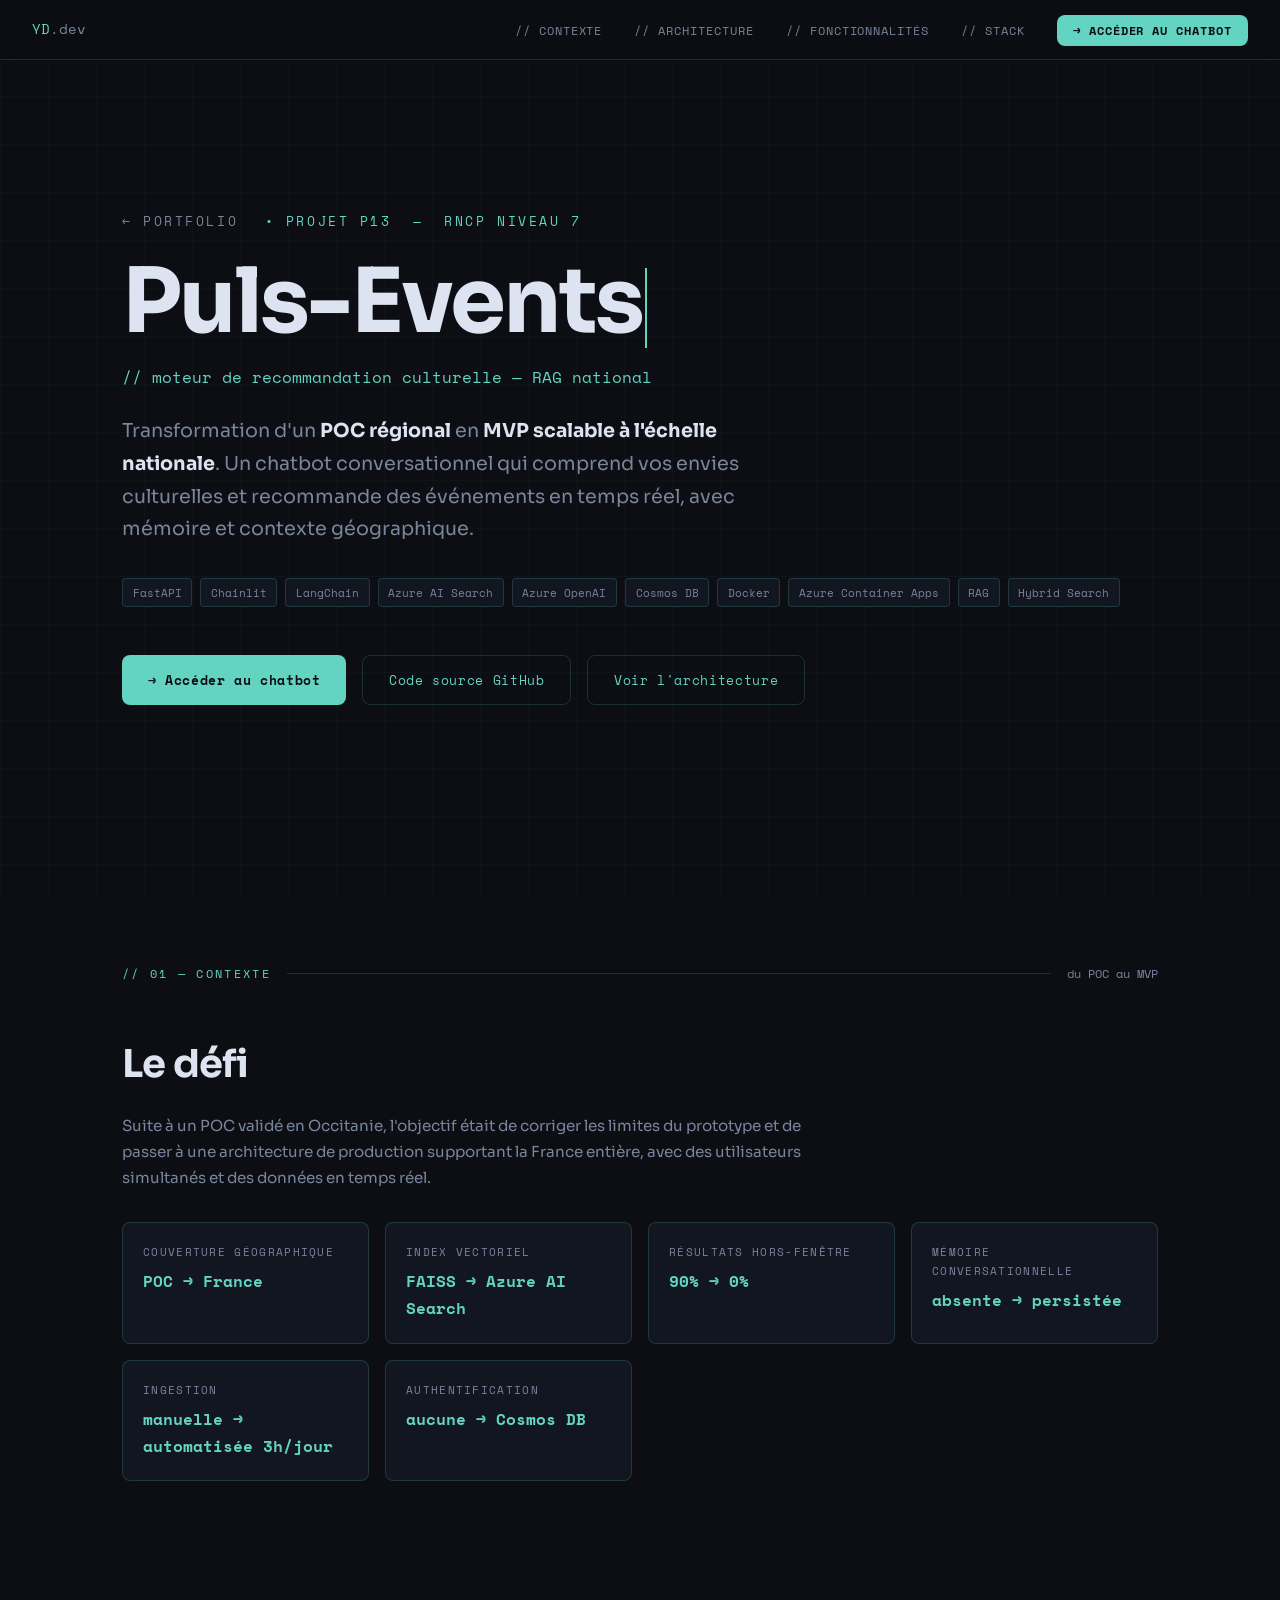
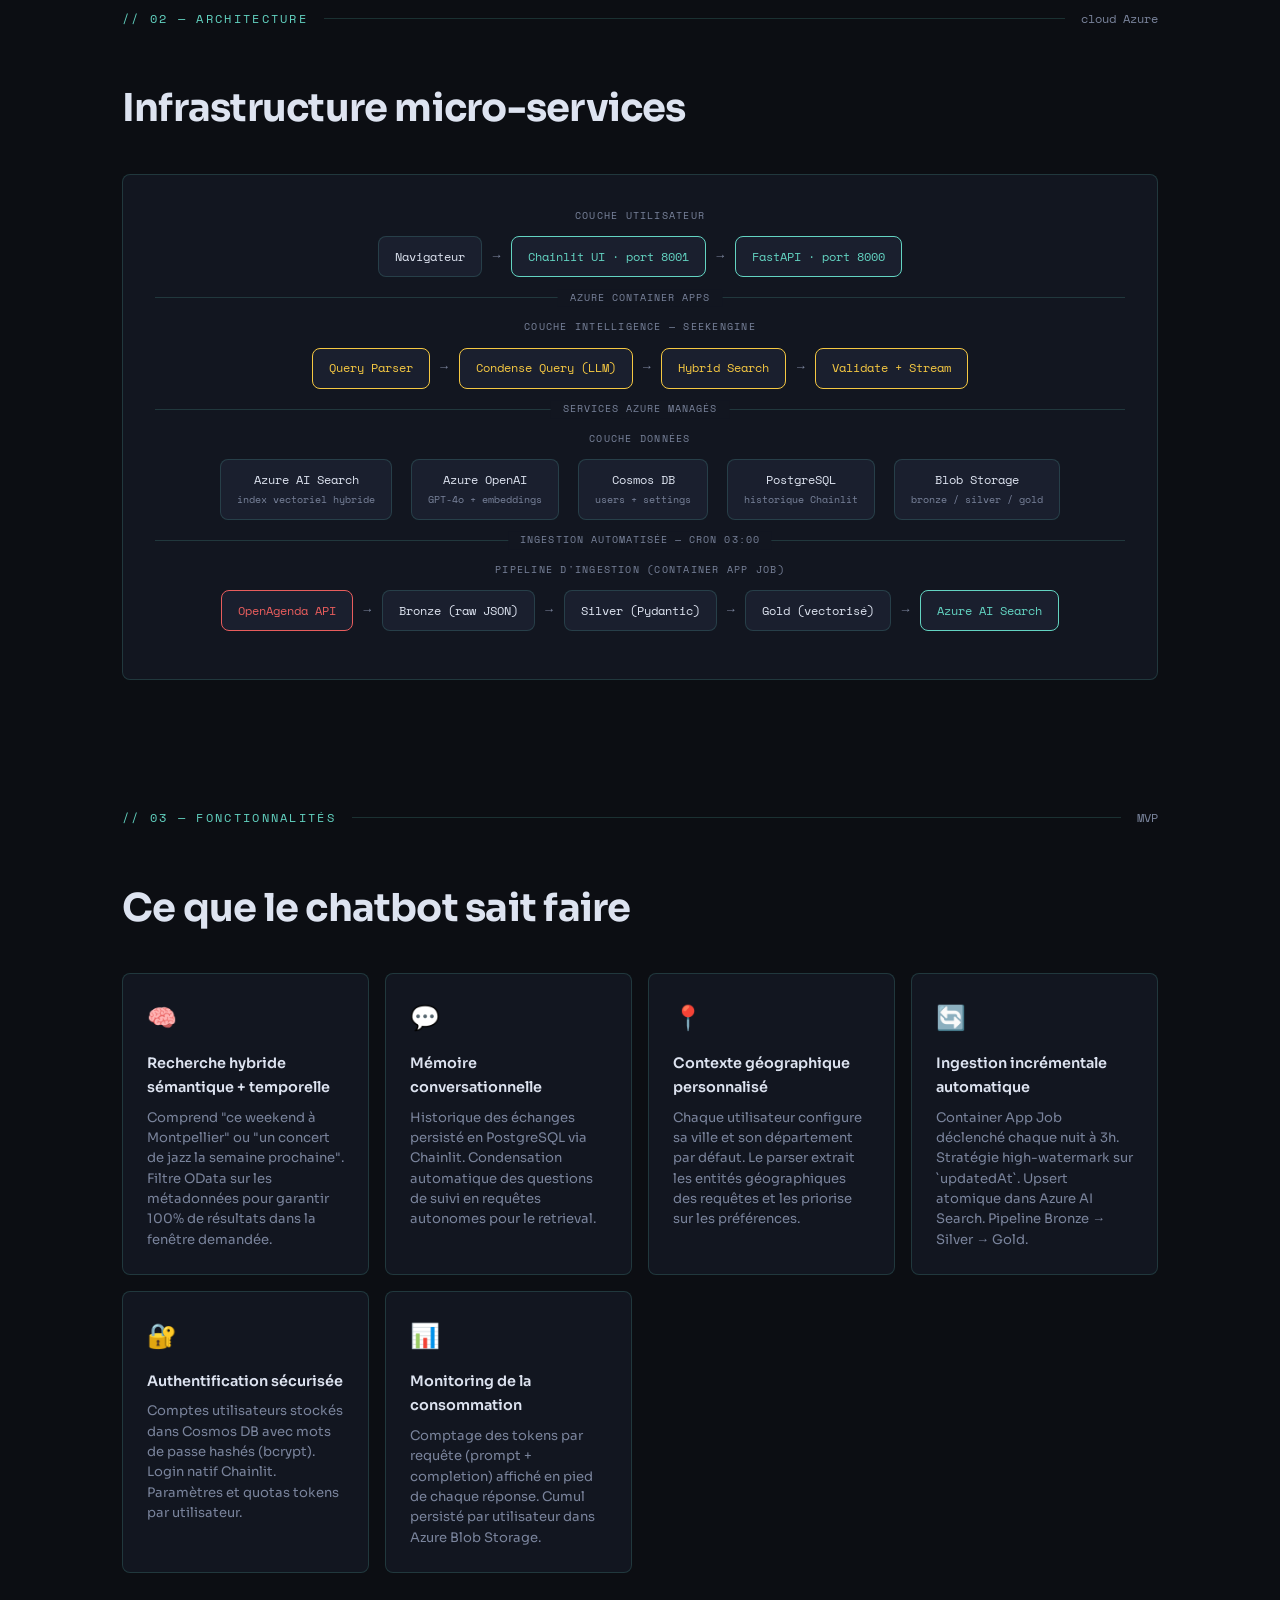
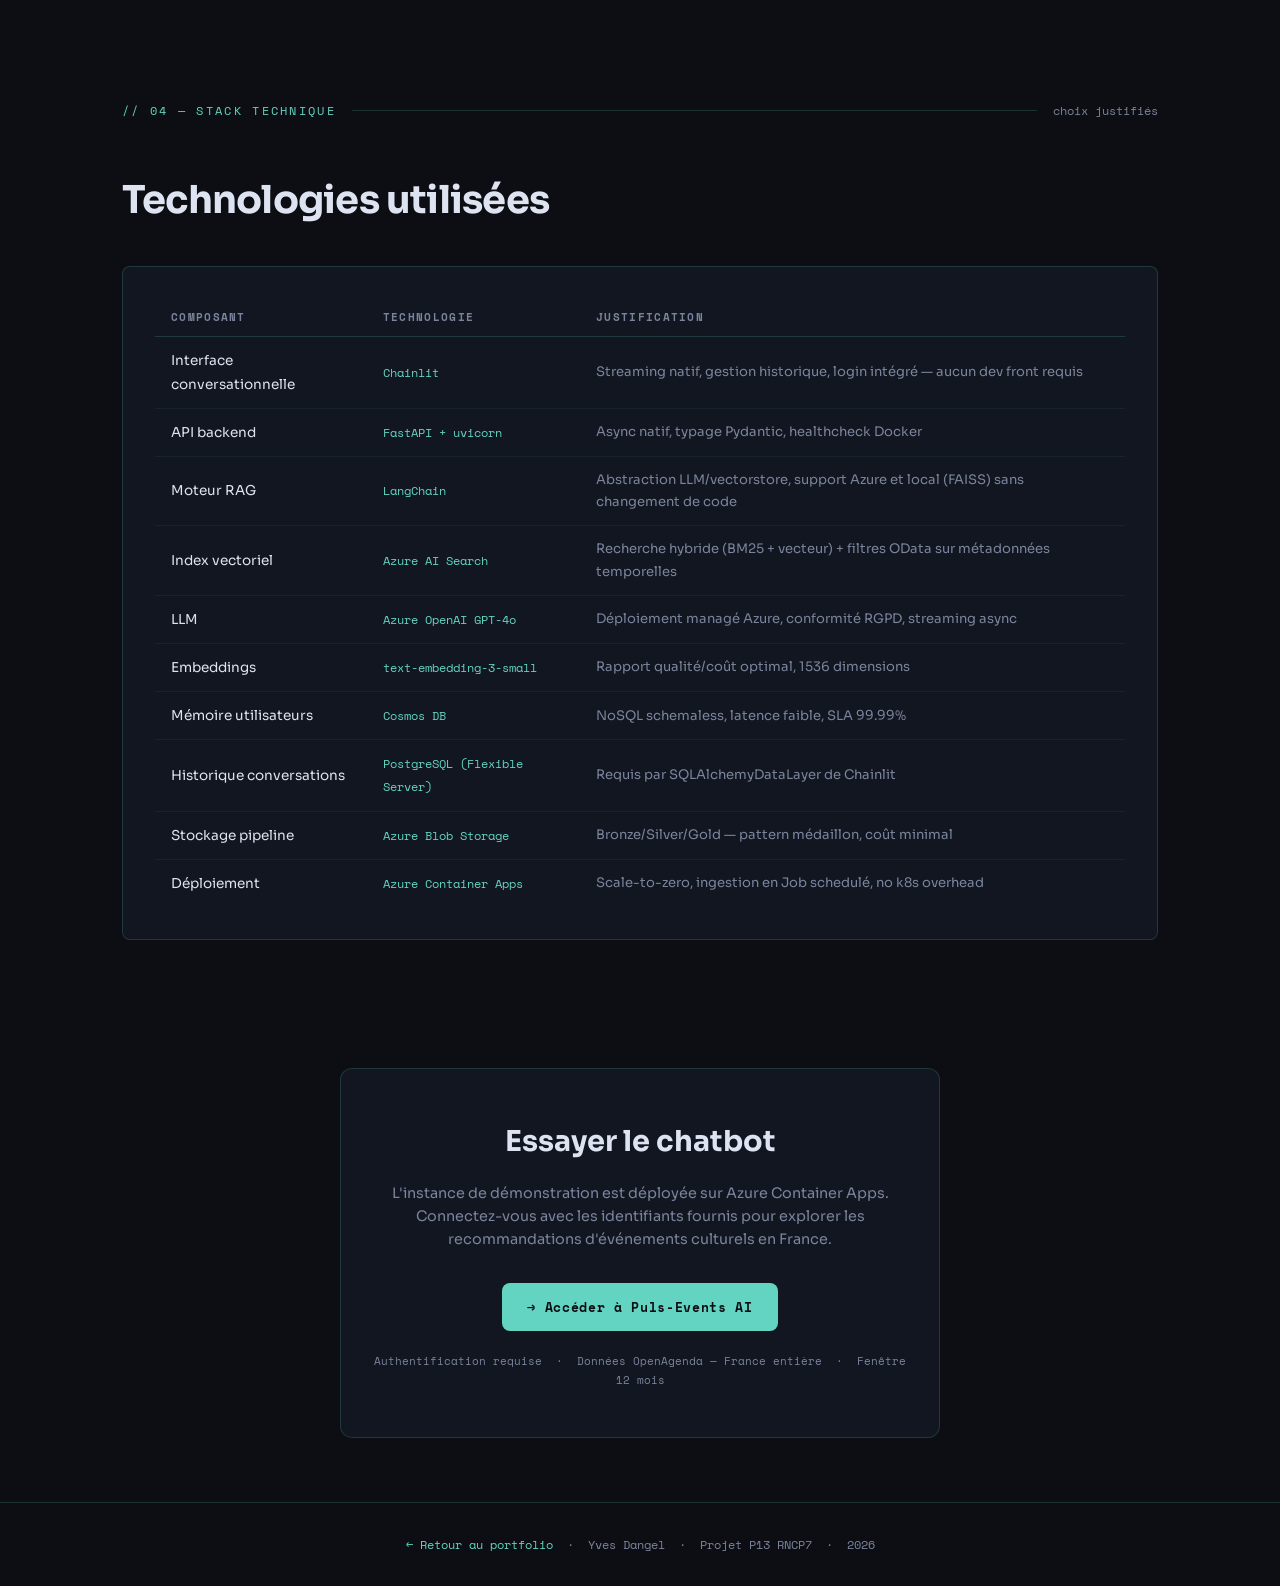
==== puls-events.html @ 910da5ae "Add html files" ====
<!DOCTYPE html>
<html lang="fr">
<head>
<meta charset="UTF-8">
<meta name="viewport" content="width=device-width, initial-scale=1.0">
<title>Puls-Events AI — Projet P13</title>
<link rel="preconnect" href="https://fonts.googleapis.com">
<link rel="preconnect" href="https://fonts.gstatic.com" crossorigin>
<link href="https://fonts.googleapis.com/css2?family=Space+Mono:ital,wght@0,400;0,700;1,400&family=Sora:wght@300;400;600;700&display=swap" rel="stylesheet">

<style>
  *, *::before, *::after { box-sizing: border-box; margin: 0; padding: 0; }

  :root {
    --bg:        #0c0e13;
    --bg2:       #121620;
    --bg3:       #1a1f2e;
    --border:    rgba(99,212,194,0.18);
    --accent:    #63d4c2;
    --accent2:   #e85d5d;
    --accent3:   #f5c842;
    --text:      #dde3f0;
    --muted:     #7a849c;
    --mono:      'Space Mono', monospace;
    --sans:      'Sora', sans-serif;
    --radius:    8px;
    --gap:       clamp(2rem, 5vw, 5rem);
  }

  html { scroll-behavior: smooth; }

  body {
    background: var(--bg);
    color: var(--text);
    font-family: var(--sans);
    font-size: 16px;
    line-height: 1.7;
    overflow-x: hidden;
  }

  body::before {
    content: '';
    position: fixed;
    inset: 0;
    background-image:
      linear-gradient(rgba(99,212,194,0.03) 1px, transparent 1px),
      linear-gradient(90deg, rgba(99,212,194,0.03) 1px, transparent 1px);
    background-size: 48px 48px;
    pointer-events: none;
    z-index: 0;
  }

  /* ── Nav ── */
  nav {
    position: fixed;
    top: 0; left: 0; right: 0;
    z-index: 100;
    display: flex;
    align-items: center;
    justify-content: space-between;
    padding: 1rem 2rem;
    background: rgba(12,14,19,0.85);
    backdrop-filter: blur(12px);
    border-bottom: 1px solid var(--border);
  }

  .nav-logo {
    font-family: var(--mono);
    font-size: 0.85rem;
    color: var(--accent);
    text-decoration: none;
  }
  .nav-logo span { color: var(--muted); }

  .nav-links {
    display: flex;
    gap: 2rem;
    list-style: none;
    align-items: center;
  }
  .nav-links a {
    font-family: var(--mono);
    font-size: 0.75rem;
    color: var(--muted);
    text-decoration: none;
    letter-spacing: 0.08em;
    text-transform: uppercase;
    transition: color 0.2s;
  }
  .nav-links a:hover { color: var(--accent); }

  .nav-cta {
    background: var(--accent) !important;
    color: #0c0e13 !important;
    padding: 0.45rem 1rem;
    border-radius: var(--radius);
    font-weight: 700 !important;
    transition: background 0.2s, transform 0.2s !important;
  }
  .nav-cta:hover { background: #8ee8db !important; transform: translateY(-1px); }

  /* ── Sections ── */
  section {
    position: relative;
    z-index: 1;
    max-width: 1100px;
    margin: 0 auto;
    padding: var(--gap) 2rem;
  }

  /* ── Hero ── */
  #hero {
    min-height: 100vh;
    display: flex;
    flex-direction: column;
    justify-content: center;
    padding-top: 80px;
  }

  .hero-eyebrow {
    font-family: var(--mono);
    font-size: 0.8rem;
    color: var(--accent);
    letter-spacing: 0.2em;
    text-transform: uppercase;
    margin-bottom: 1.5rem;
    opacity: 0;
    animation: fade-up 0.6s 0.2s ease both;
  }

  .hero-eyebrow .back-link {
    color: var(--muted);
    text-decoration: none;
    transition: color 0.2s;
    margin-right: 1rem;
  }
  .hero-eyebrow .back-link:hover { color: var(--accent); }

  h1 {
    font-size: clamp(2.5rem, 7vw, 6rem);
    font-weight: 700;
    line-height: 1.0;
    letter-spacing: -0.03em;
    opacity: 0;
    animation: fade-up 0.7s 0.4s ease both;
  }

  .hero-sub {
    margin-top: 1rem;
    font-family: var(--mono);
    font-size: 1rem;
    color: var(--accent);
    opacity: 0;
    animation: fade-up 0.7s 0.5s ease both;
  }

  .hero-tagline {
    margin-top: 1.5rem;
    font-size: clamp(1rem, 2vw, 1.2rem);
    color: var(--muted);
    max-width: 680px;
    opacity: 0;
    animation: fade-up 0.7s 0.6s ease both;
  }
  .hero-tagline strong { color: var(--text); }

  .hero-badges {
    margin-top: 2rem;
    display: flex;
    flex-wrap: wrap;
    gap: 0.5rem;
    opacity: 0;
    animation: fade-up 0.7s 0.7s ease both;
  }

  .badge {
    font-family: var(--mono);
    font-size: 0.7rem;
    padding: 0.25rem 0.6rem;
    border-radius: 4px;
    border: 1px solid var(--border);
    color: var(--muted);
    background: var(--bg2);
  }

  .hero-cta {
    margin-top: 3rem;
    display: flex;
    gap: 1rem;
    flex-wrap: wrap;
    opacity: 0;
    animation: fade-up 0.7s 0.9s ease both;
  }

  .btn {
    display: inline-flex;
    align-items: center;
    gap: 0.5rem;
    padding: 0.8rem 1.6rem;
    border-radius: var(--radius);
    font-family: var(--mono);
    font-size: 0.82rem;
    letter-spacing: 0.05em;
    text-decoration: none;
    transition: all 0.2s;
    cursor: pointer;
    border: none;
  }
  .btn-primary {
    background: var(--accent);
    color: #0c0e13;
    font-weight: 700;
  }
  .btn-primary:hover { background: #8ee8db; transform: translateY(-2px); }
  .btn-outline {
    background: transparent;
    color: var(--accent);
    border: 1px solid var(--border);
  }
  .btn-outline:hover { border-color: var(--accent); background: rgba(99,212,194,0.07); transform: translateY(-2px); }

  /* ── Section headers ── */
  .section-header {
    display: flex;
    align-items: center;
    gap: 1rem;
    margin-bottom: 3rem;
  }
  .section-tag {
    font-family: var(--mono);
    font-size: 0.72rem;
    color: var(--accent);
    letter-spacing: 0.2em;
    text-transform: uppercase;
    white-space: nowrap;
  }
  .section-line { flex: 1; height: 1px; background: var(--border); }
  .section-num { font-family: var(--mono); font-size: 0.72rem; color: var(--muted); }

  h2 {
    font-size: clamp(1.6rem, 3vw, 2.5rem);
    font-weight: 700;
    letter-spacing: -0.02em;
  }

  /* ── Context cards ── */
  .context-grid {
    display: grid;
    grid-template-columns: repeat(auto-fit, minmax(200px, 1fr));
    gap: 1rem;
    margin-top: 2rem;
  }

  .ctx-card {
    background: var(--bg2);
    border: 1px solid var(--border);
    border-radius: var(--radius);
    padding: 1.25rem;
  }
  .ctx-label {
    font-family: var(--mono);
    font-size: 0.68rem;
    color: var(--muted);
    letter-spacing: 0.12em;
    text-transform: uppercase;
    margin-bottom: 0.4rem;
  }
  .ctx-value {
    font-size: 1rem;
    font-weight: 600;
    color: var(--text);
  }
  .ctx-value.accent { color: var(--accent); font-family: var(--mono); }

  /* ── Architecture diagram ── */
  .arch-container {
    background: var(--bg2);
    border: 1px solid var(--border);
    border-radius: var(--radius);
    padding: 2rem;
    overflow-x: auto;
  }

  .arch-row {
    display: flex;
    align-items: center;
    justify-content: center;
    gap: 0.5rem;
    flex-wrap: wrap;
    margin-bottom: 1rem;
  }

  .arch-label {
    font-family: var(--mono);
    font-size: 0.65rem;
    color: var(--muted);
    letter-spacing: 0.12em;
    text-transform: uppercase;
    text-align: center;
    margin-bottom: 0.75rem;
  }

  .arch-box {
    background: var(--bg3);
    border: 1px solid var(--border);
    border-radius: var(--radius);
    padding: 0.6rem 1rem;
    font-family: var(--mono);
    font-size: 0.72rem;
    color: var(--text);
    text-align: center;
    white-space: nowrap;
  }
  .arch-box.accent { border-color: var(--accent); color: var(--accent); }
  .arch-box.warn   { border-color: var(--accent3); color: var(--accent3); }
  .arch-box.danger { border-color: var(--accent2); color: var(--accent2); }

  .arch-arrow {
    font-size: 0.8rem;
    color: var(--muted);
  }

  .arch-divider {
    height: 1px;
    background: var(--border);
    margin: 1.25rem 0;
    position: relative;
  }
  .arch-divider::after {
    content: attr(data-label);
    position: absolute;
    left: 50%;
    top: 50%;
    transform: translate(-50%, -50%);
    background: var(--bg2);
    padding: 0 0.75rem;
    font-family: var(--mono);
    font-size: 0.65rem;
    color: var(--muted);
    letter-spacing: 0.1em;
    text-transform: uppercase;
  }

  /* ── Feature cards ── */
  .features-grid {
    display: grid;
    grid-template-columns: repeat(auto-fit, minmax(240px, 1fr));
    gap: 1rem;
  }

  .feat-card {
    background: var(--bg2);
    border: 1px solid var(--border);
    border-radius: var(--radius);
    padding: 1.5rem;
    transition: border-color 0.2s, transform 0.2s;
  }
  .feat-card:hover { border-color: var(--accent); transform: translateY(-3px); }

  .feat-icon { font-size: 1.5rem; margin-bottom: 0.75rem; }
  .feat-title {
    font-size: 0.9rem;
    font-weight: 600;
    margin-bottom: 0.5rem;
    color: var(--text);
  }
  .feat-desc { font-size: 0.82rem; color: var(--muted); line-height: 1.55; }

  /* ── Stack table ── */
  .stack-table {
    width: 100%;
    border-collapse: collapse;
    font-size: 0.85rem;
  }
  .stack-table th {
    font-family: var(--mono);
    font-size: 0.68rem;
    color: var(--muted);
    letter-spacing: 0.12em;
    text-transform: uppercase;
    text-align: left;
    padding: 0.6rem 1rem;
    border-bottom: 1px solid var(--border);
  }
  .stack-table td {
    padding: 0.75rem 1rem;
    border-bottom: 1px solid rgba(99,212,194,0.06);
    color: var(--text);
    vertical-align: middle;
  }
  .stack-table tr:last-child td { border-bottom: none; }
  .stack-table tr:hover td { background: rgba(99,212,194,0.03); }

  .stack-component {
    font-family: var(--mono);
    font-size: 0.78rem;
    color: var(--accent);
  }

  /* ── CTA section ── */
  #demo {
    text-align: center;
  }
  .demo-box {
    background: var(--bg2);
    border: 1px solid var(--border);
    border-radius: 12px;
    padding: 3rem 2rem;
    max-width: 600px;
    margin: 0 auto;
  }
  .demo-title {
    font-size: 1.8rem;
    font-weight: 700;
    margin-bottom: 1rem;
  }
  .demo-desc {
    color: var(--muted);
    font-size: 0.9rem;
    margin-bottom: 2rem;
    line-height: 1.6;
  }
  .demo-note {
    margin-top: 1.25rem;
    font-family: var(--mono);
    font-size: 0.7rem;
    color: var(--muted);
  }

  /* ── Footer ── */
  footer {
    position: relative;
    z-index: 1;
    text-align: center;
    padding: 2rem;
    font-family: var(--mono);
    font-size: 0.72rem;
    color: var(--muted);
    border-top: 1px solid var(--border);
  }

  /* ── Animations ── */
  @keyframes fade-up {
    from { opacity: 0; transform: translateY(20px); }
    to   { opacity: 1; transform: translateY(0); }
  }

  .reveal {
    opacity: 0;
    transform: translateY(24px);
    transition: opacity 0.6s ease, transform 0.6s ease;
  }
  .reveal.visible { opacity: 1; transform: translateY(0); }

  .blink {
    display: inline-block;
    width: 2px;
    height: 0.9em;
    background: var(--accent);
    vertical-align: middle;
    margin-left: 3px;
    animation: blink-anim 1s step-end infinite;
  }
  @keyframes blink-anim { 0%, 100% { opacity: 1; } 50% { opacity: 0; } }

  @media (max-width: 600px) {
    .nav-links { display: none; }
  }
</style>
</head>
<body>

<!-- NAV -->
<nav>
  <a href="index.html" class="nav-logo">YD<span>.dev</span></a>
  <ul class="nav-links">
    <li><a href="#contexte">// contexte</a></li>
    <li><a href="#architecture">// architecture</a></li>
    <li><a href="#features">// fonctionnalités</a></li>
    <li><a href="#stack">// stack</a></li>
    <li><a href="https://YOUR-CHAINLIT-URL.azurecontainerapps.io" target="_blank" class="nav-cta">→ Accéder au chatbot</a></li>
  </ul>
</nav>

<!-- HERO -->
<section id="hero">
  <p class="hero-eyebrow">
    <a href="index.html" class="back-link">← portfolio</a>
    &#x2022; projet P13 &nbsp;—&nbsp; RNCP Niveau 7
  </p>
  <h1>Puls-Events<span class="blink"></span></h1>
  <p class="hero-sub">// moteur de recommandation culturelle — RAG national</p>
  <p class="hero-tagline">
    Transformation d'un <strong>POC régional</strong> en <strong>MVP scalable à l'échelle nationale</strong>. Un chatbot conversationnel qui comprend vos envies culturelles et recommande des événements en temps réel, avec mémoire et contexte géographique.
  </p>
  <div class="hero-badges">
    <span class="badge">FastAPI</span>
    <span class="badge">Chainlit</span>
    <span class="badge">LangChain</span>
    <span class="badge">Azure AI Search</span>
    <span class="badge">Azure OpenAI</span>
    <span class="badge">Cosmos DB</span>
    <span class="badge">Docker</span>
    <span class="badge">Azure Container Apps</span>
    <span class="badge">RAG</span>
    <span class="badge">Hybrid Search</span>
  </div>
  <div class="hero-cta">
    <a class="btn btn-primary" href="https://YOUR-CHAINLIT-URL.azurecontainerapps.io" target="_blank">→ Accéder au chatbot</a>
    <a class="btn btn-outline" href="https://github.com/day811/OCDE-P13" target="_blank">Code source GitHub</a>
    <a class="btn btn-outline" href="#architecture">Voir l'architecture</a>
  </div>
</section>


<!-- CONTEXTE -->
<section id="contexte">
  <div class="section-header reveal">
    <span class="section-tag">// 01 — contexte</span>
    <div class="section-line"></div>
    <span class="section-num">du POC au MVP</span>
  </div>
  <h2 class="reveal" style="margin-bottom:1rem;">Le défi</h2>
  <p class="reveal" style="color:var(--muted);max-width:700px;font-size:0.95rem;">
    Suite à un POC validé en Occitanie, l'objectif était de corriger les limites du prototype et de passer à une architecture de production supportant la France entière, avec des utilisateurs simultanés et des données en temps réel.
  </p>

  <div class="context-grid reveal">
    <div class="ctx-card">
      <div class="ctx-label">Couverture géographique</div>
      <div class="ctx-value accent">POC → France</div>
    </div>
    <div class="ctx-card">
      <div class="ctx-label">Index vectoriel</div>
      <div class="ctx-value accent">FAISS → Azure AI Search</div>
    </div>
    <div class="ctx-card">
      <div class="ctx-label">Résultats hors-fenêtre</div>
      <div class="ctx-value accent">90% → 0%</div>
    </div>
    <div class="ctx-card">
      <div class="ctx-label">Mémoire conversationnelle</div>
      <div class="ctx-value accent">absente → persistée</div>
    </div>
    <div class="ctx-card">
      <div class="ctx-label">Ingestion</div>
      <div class="ctx-value accent">manuelle → automatisée 3h/jour</div>
    </div>
    <div class="ctx-card">
      <div class="ctx-label">Authentification</div>
      <div class="ctx-value accent">aucune → Cosmos DB</div>
    </div>
  </div>
</section>


<!-- ARCHITECTURE -->
<section id="architecture">
  <div class="section-header reveal">
    <span class="section-tag">// 02 — architecture</span>
    <div class="section-line"></div>
    <span class="section-num">cloud Azure</span>
  </div>
  <h2 class="reveal" style="margin-bottom:2rem;">Infrastructure micro-services</h2>

  <div class="arch-container reveal">

    <div class="arch-label">couche utilisateur</div>
    <div class="arch-row">
      <div class="arch-box">Navigateur</div>
      <div class="arch-arrow">→</div>
      <div class="arch-box accent">Chainlit UI · port 8001</div>
      <div class="arch-arrow">→</div>
      <div class="arch-box accent">FastAPI · port 8000</div>
    </div>

    <div class="arch-divider" data-label="Azure Container Apps"></div>

    <div class="arch-label">couche intelligence — SeekEngine</div>
    <div class="arch-row">
      <div class="arch-box warn">Query Parser</div>
      <div class="arch-arrow">→</div>
      <div class="arch-box warn">Condense Query (LLM)</div>
      <div class="arch-arrow">→</div>
      <div class="arch-box warn">Hybrid Search</div>
      <div class="arch-arrow">→</div>
      <div class="arch-box warn">Validate + Stream</div>
    </div>

    <div class="arch-divider" data-label="services Azure managés"></div>

    <div class="arch-label">couche données</div>
    <div class="arch-row">
      <div class="arch-box">Azure AI Search<br><small style="color:var(--muted);font-size:0.6rem;">index vectoriel hybride</small></div>
      <div class="arch-arrow">&nbsp;</div>
      <div class="arch-box">Azure OpenAI<br><small style="color:var(--muted);font-size:0.6rem;">GPT-4o + embeddings</small></div>
      <div class="arch-arrow">&nbsp;</div>
      <div class="arch-box">Cosmos DB<br><small style="color:var(--muted);font-size:0.6rem;">users + settings</small></div>
      <div class="arch-arrow">&nbsp;</div>
      <div class="arch-box">PostgreSQL<br><small style="color:var(--muted);font-size:0.6rem;">historique Chainlit</small></div>
      <div class="arch-arrow">&nbsp;</div>
      <div class="arch-box">Blob Storage<br><small style="color:var(--muted);font-size:0.6rem;">bronze / silver / gold</small></div>
    </div>

    <div class="arch-divider" data-label="ingestion automatisée — cron 03:00"></div>

    <div class="arch-label">pipeline d'ingestion (Container App Job)</div>
    <div class="arch-row">
      <div class="arch-box danger">OpenAgenda API</div>
      <div class="arch-arrow">→</div>
      <div class="arch-box">Bronze (raw JSON)</div>
      <div class="arch-arrow">→</div>
      <div class="arch-box">Silver (Pydantic)</div>
      <div class="arch-arrow">→</div>
      <div class="arch-box">Gold (vectorisé)</div>
      <div class="arch-arrow">→</div>
      <div class="arch-box accent">Azure AI Search</div>
    </div>

  </div>
</section>


<!-- FEATURES -->
<section id="features">
  <div class="section-header reveal">
    <span class="section-tag">// 03 — fonctionnalités</span>
    <div class="section-line"></div>
    <span class="section-num">MVP</span>
  </div>
  <h2 class="reveal" style="margin-bottom:2rem;">Ce que le chatbot sait faire</h2>

  <div class="features-grid">

    <div class="feat-card reveal">
      <div class="feat-icon">🧠</div>
      <div class="feat-title">Recherche hybride sémantique + temporelle</div>
      <div class="feat-desc">Comprend "ce weekend à Montpellier" ou "un concert de jazz la semaine prochaine". Filtre OData sur les métadonnées pour garantir 100% de résultats dans la fenêtre demandée.</div>
    </div>

    <div class="feat-card reveal">
      <div class="feat-icon">💬</div>
      <div class="feat-title">Mémoire conversationnelle</div>
      <div class="feat-desc">Historique des échanges persisté en PostgreSQL via Chainlit. Condensation automatique des questions de suivi en requêtes autonomes pour le retrieval.</div>
    </div>

    <div class="feat-card reveal">
      <div class="feat-icon">📍</div>
      <div class="feat-title">Contexte géographique personnalisé</div>
      <div class="feat-desc">Chaque utilisateur configure sa ville et son département par défaut. Le parser extrait les entités géographiques des requêtes et les priorise sur les préférences.</div>
    </div>

    <div class="feat-card reveal">
      <div class="feat-icon">🔄</div>
      <div class="feat-title">Ingestion incrémentale automatique</div>
      <div class="feat-desc">Container App Job déclenché chaque nuit à 3h. Stratégie high-watermark sur `updatedAt`. Upsert atomique dans Azure AI Search. Pipeline Bronze → Silver → Gold.</div>
    </div>

    <div class="feat-card reveal">
      <div class="feat-icon">🔐</div>
      <div class="feat-title">Authentification sécurisée</div>
      <div class="feat-desc">Comptes utilisateurs stockés dans Cosmos DB avec mots de passe hashés (bcrypt). Login natif Chainlit. Paramètres et quotas tokens par utilisateur.</div>
    </div>

    <div class="feat-card reveal">
      <div class="feat-icon">📊</div>
      <div class="feat-title">Monitoring de la consommation</div>
      <div class="feat-desc">Comptage des tokens par requête (prompt + completion) affiché en pied de chaque réponse. Cumul persisté par utilisateur dans Azure Blob Storage.</div>
    </div>

  </div>
</section>


<!-- STACK -->
<section id="stack">
  <div class="section-header reveal">
    <span class="section-tag">// 04 — stack technique</span>
    <div class="section-line"></div>
    <span class="section-num">choix justifiés</span>
  </div>
  <h2 class="reveal" style="margin-bottom:2rem;">Technologies utilisées</h2>

  <div class="arch-container reveal">
    <table class="stack-table">
      <thead>
        <tr>
          <th>Composant</th>
          <th>Technologie</th>
          <th>Justification</th>
        </tr>
      </thead>
      <tbody>
        <tr>
          <td>Interface conversationnelle</td>
          <td><span class="stack-component">Chainlit</span></td>
          <td style="color:var(--muted);font-size:0.82rem;">Streaming natif, gestion historique, login intégré — aucun dev front requis</td>
        </tr>
        <tr>
          <td>API backend</td>
          <td><span class="stack-component">FastAPI + uvicorn</span></td>
          <td style="color:var(--muted);font-size:0.82rem;">Async natif, typage Pydantic, healthcheck Docker</td>
        </tr>
        <tr>
          <td>Moteur RAG</td>
          <td><span class="stack-component">LangChain</span></td>
          <td style="color:var(--muted);font-size:0.82rem;">Abstraction LLM/vectorstore, support Azure et local (FAISS) sans changement de code</td>
        </tr>
        <tr>
          <td>Index vectoriel</td>
          <td><span class="stack-component">Azure AI Search</span></td>
          <td style="color:var(--muted);font-size:0.82rem;">Recherche hybride (BM25 + vecteur) + filtres OData sur métadonnées temporelles</td>
        </tr>
        <tr>
          <td>LLM</td>
          <td><span class="stack-component">Azure OpenAI GPT-4o</span></td>
          <td style="color:var(--muted);font-size:0.82rem;">Déploiement managé Azure, conformité RGPD, streaming async</td>
        </tr>
        <tr>
          <td>Embeddings</td>
          <td><span class="stack-component">text-embedding-3-small</span></td>
          <td style="color:var(--muted);font-size:0.82rem;">Rapport qualité/coût optimal, 1536 dimensions</td>
        </tr>
        <tr>
          <td>Mémoire utilisateurs</td>
          <td><span class="stack-component">Cosmos DB</span></td>
          <td style="color:var(--muted);font-size:0.82rem;">NoSQL schemaless, latence faible, SLA 99.99%</td>
        </tr>
        <tr>
          <td>Historique conversations</td>
          <td><span class="stack-component">PostgreSQL (Flexible Server)</span></td>
          <td style="color:var(--muted);font-size:0.82rem;">Requis par SQLAlchemyDataLayer de Chainlit</td>
        </tr>
        <tr>
          <td>Stockage pipeline</td>
          <td><span class="stack-component">Azure Blob Storage</span></td>
          <td style="color:var(--muted);font-size:0.82rem;">Bronze/Silver/Gold — pattern médaillon, coût minimal</td>
        </tr>
        <tr>
          <td>Déploiement</td>
          <td><span class="stack-component">Azure Container Apps</span></td>
          <td style="color:var(--muted);font-size:0.82rem;">Scale-to-zero, ingestion en Job schedulé, no k8s overhead</td>
        </tr>
      </tbody>
    </table>
  </div>
</section>


<!-- CTA DEMO -->
<section id="demo">
  <div class="demo-box reveal">
    <div class="demo-title">Essayer le chatbot</div>
    <p class="demo-desc">
      L'instance de démonstration est déployée sur Azure Container Apps. Connectez-vous avec les identifiants fournis pour explorer les recommandations d'événements culturels en France.
    </p>
    <a class="btn btn-primary" href="https://YOUR-CHAINLIT-URL.azurecontainerapps.io" target="_blank" style="display:inline-flex;margin:0 auto;">
      → Accéder à Puls-Events AI
    </a>
    <p class="demo-note">
      Authentification requise &nbsp;·&nbsp; Données OpenAgenda — France entière &nbsp;·&nbsp; Fenêtre 12 mois
    </p>
  </div>
</section>


<footer>
  <p>
    <a href="index.html" style="color:var(--accent);text-decoration:none;">← Retour au portfolio</a>
    &nbsp;·&nbsp; Yves Dangel &nbsp;·&nbsp; Projet P13 RNCP7 &nbsp;·&nbsp; 2026
  </p>
</footer>

<script>
  const observer = new IntersectionObserver((entries) => {
    entries.forEach(e => { if (e.isIntersecting) e.target.classList.add('visible'); });
  }, { threshold: 0.08 });
  document.querySelectorAll('.reveal').forEach(el => observer.observe(el));

  document.querySelectorAll('.feat-card').forEach((c, i) => {
    c.style.transitionDelay = (i * 0.07) + 's';
  });
</script>

</body>
</html>
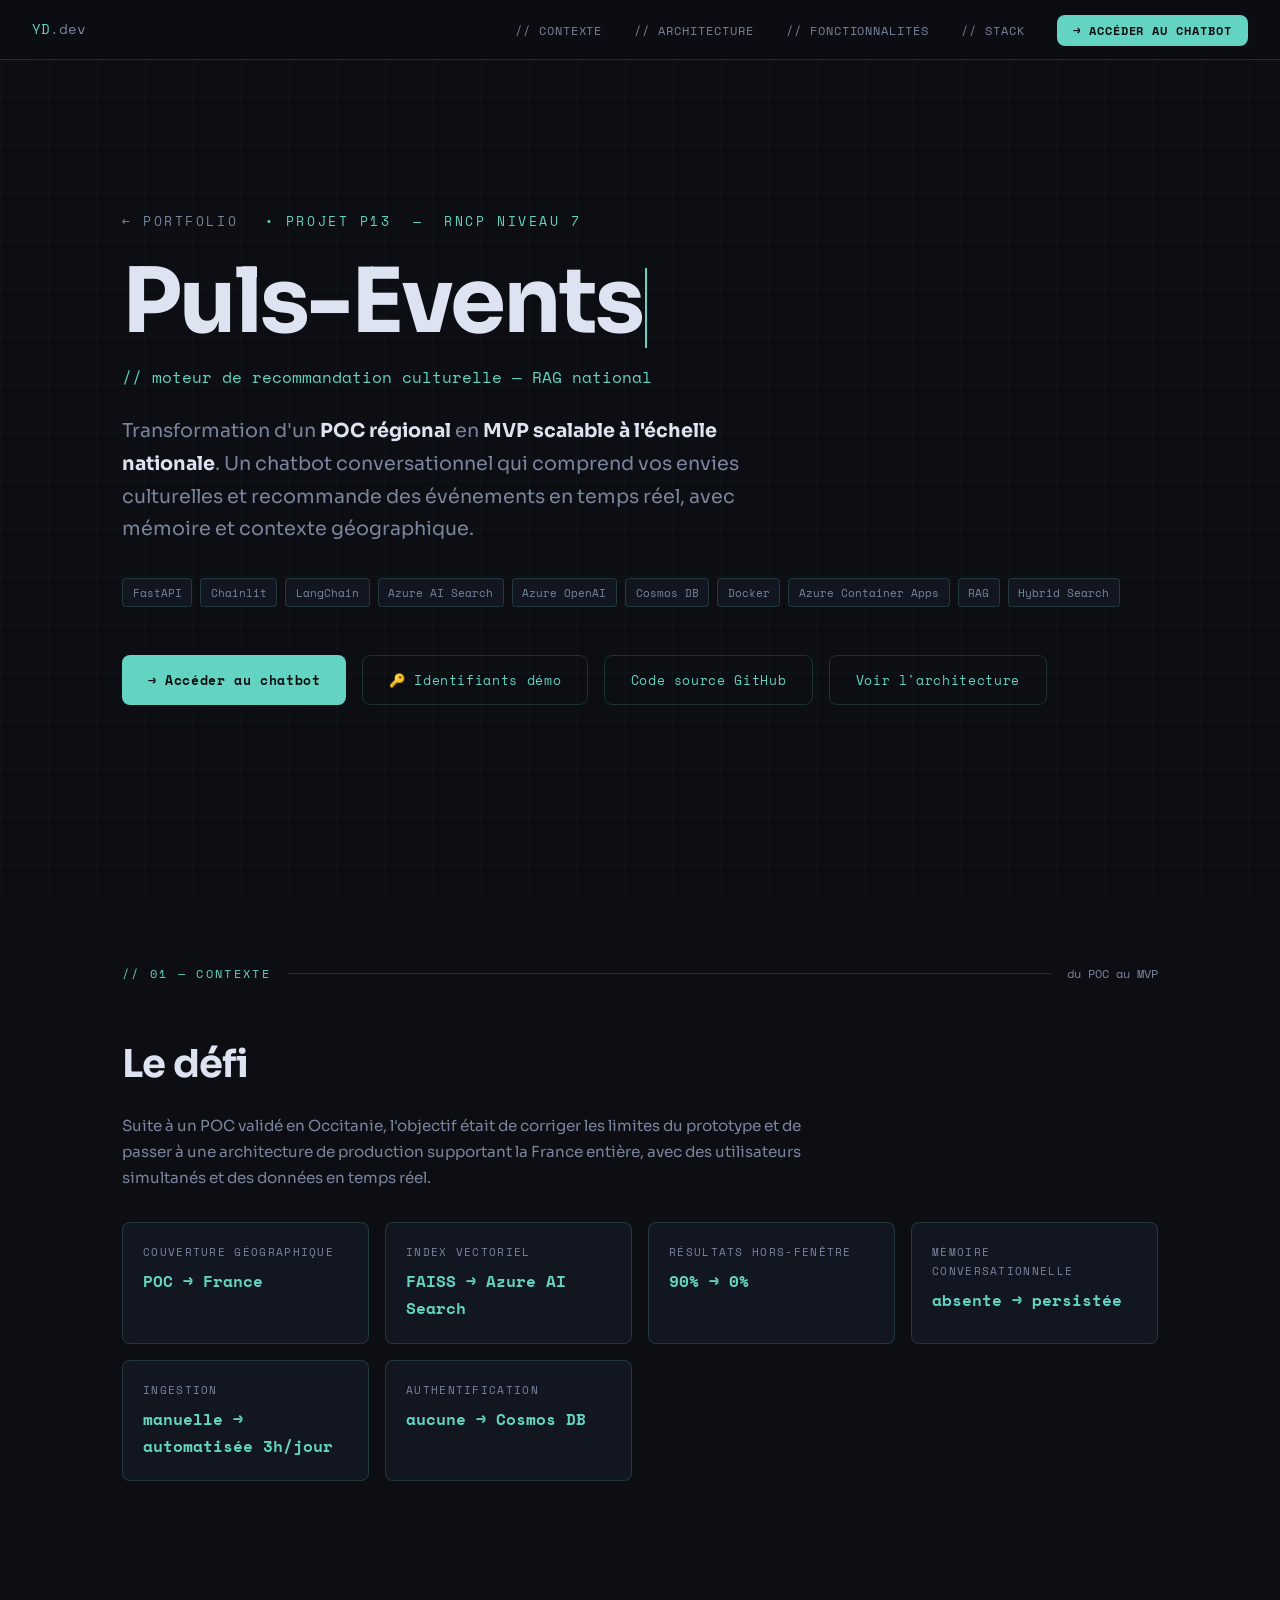
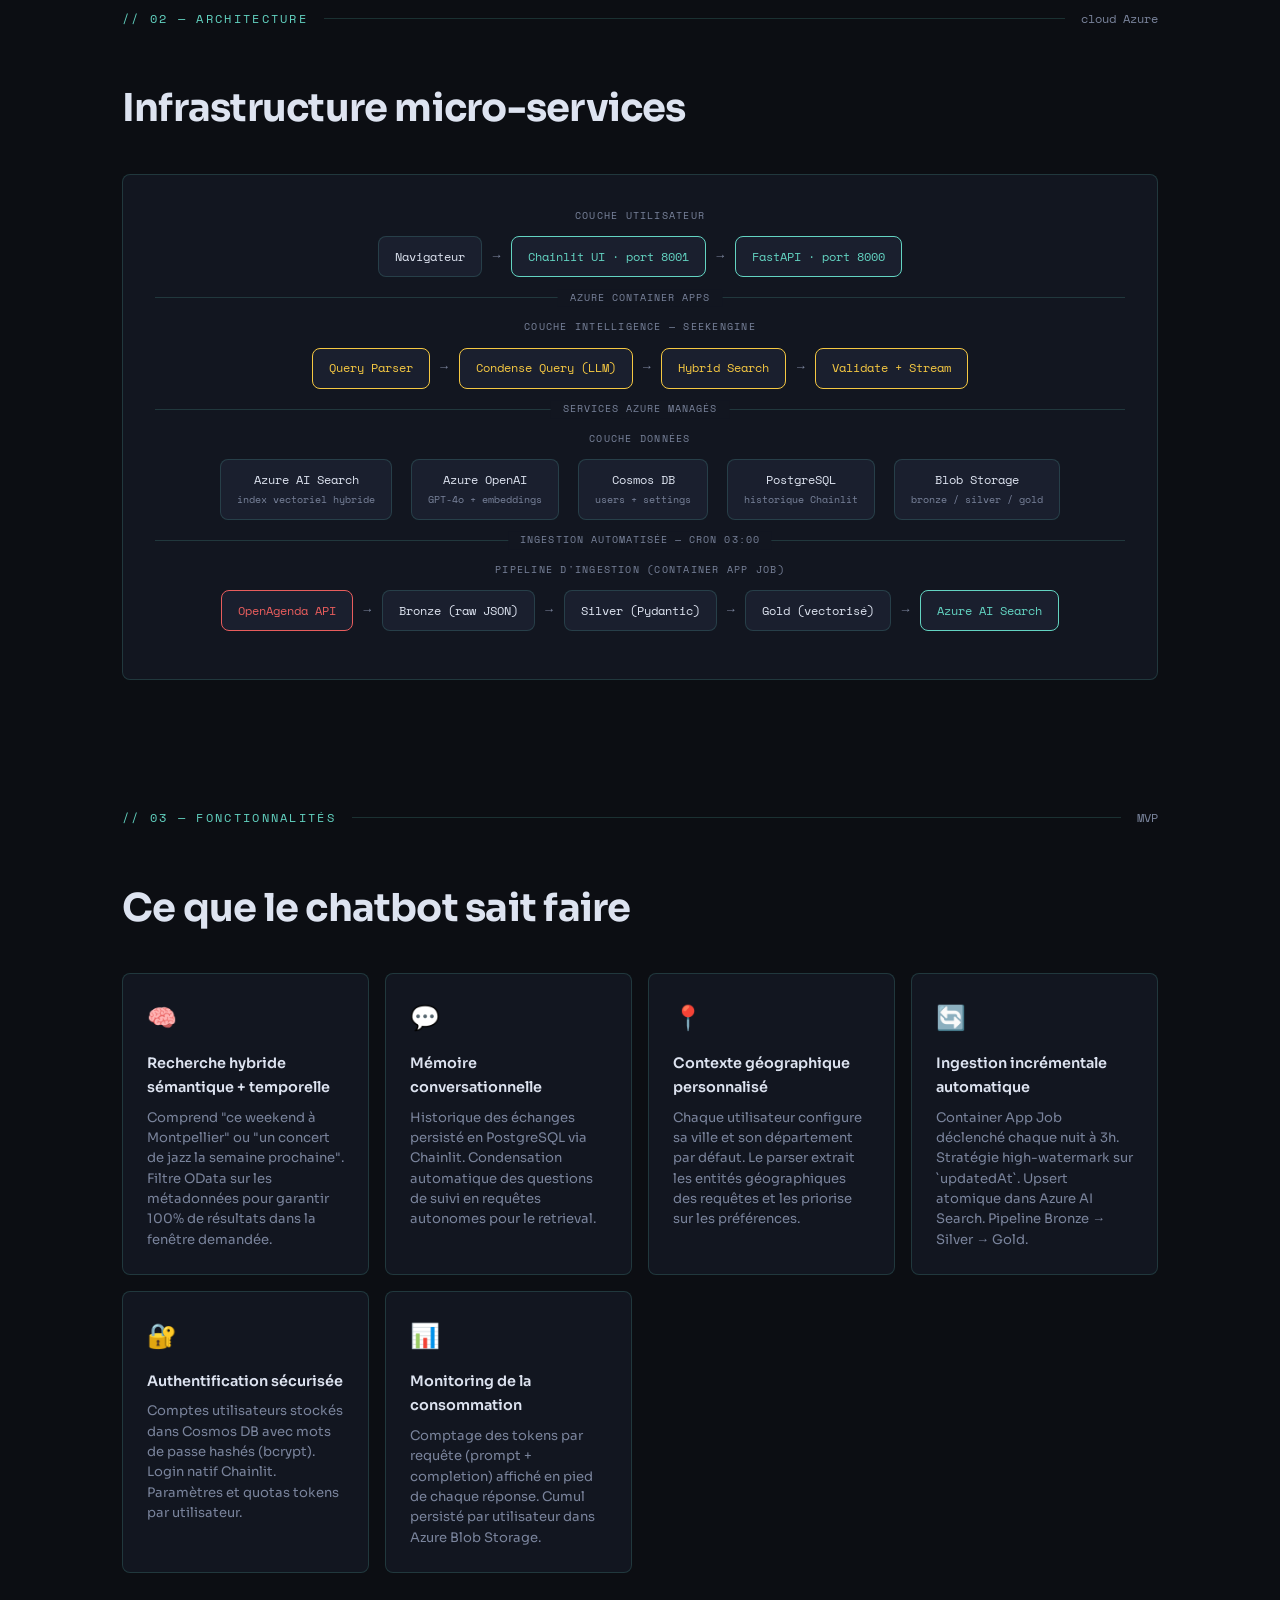
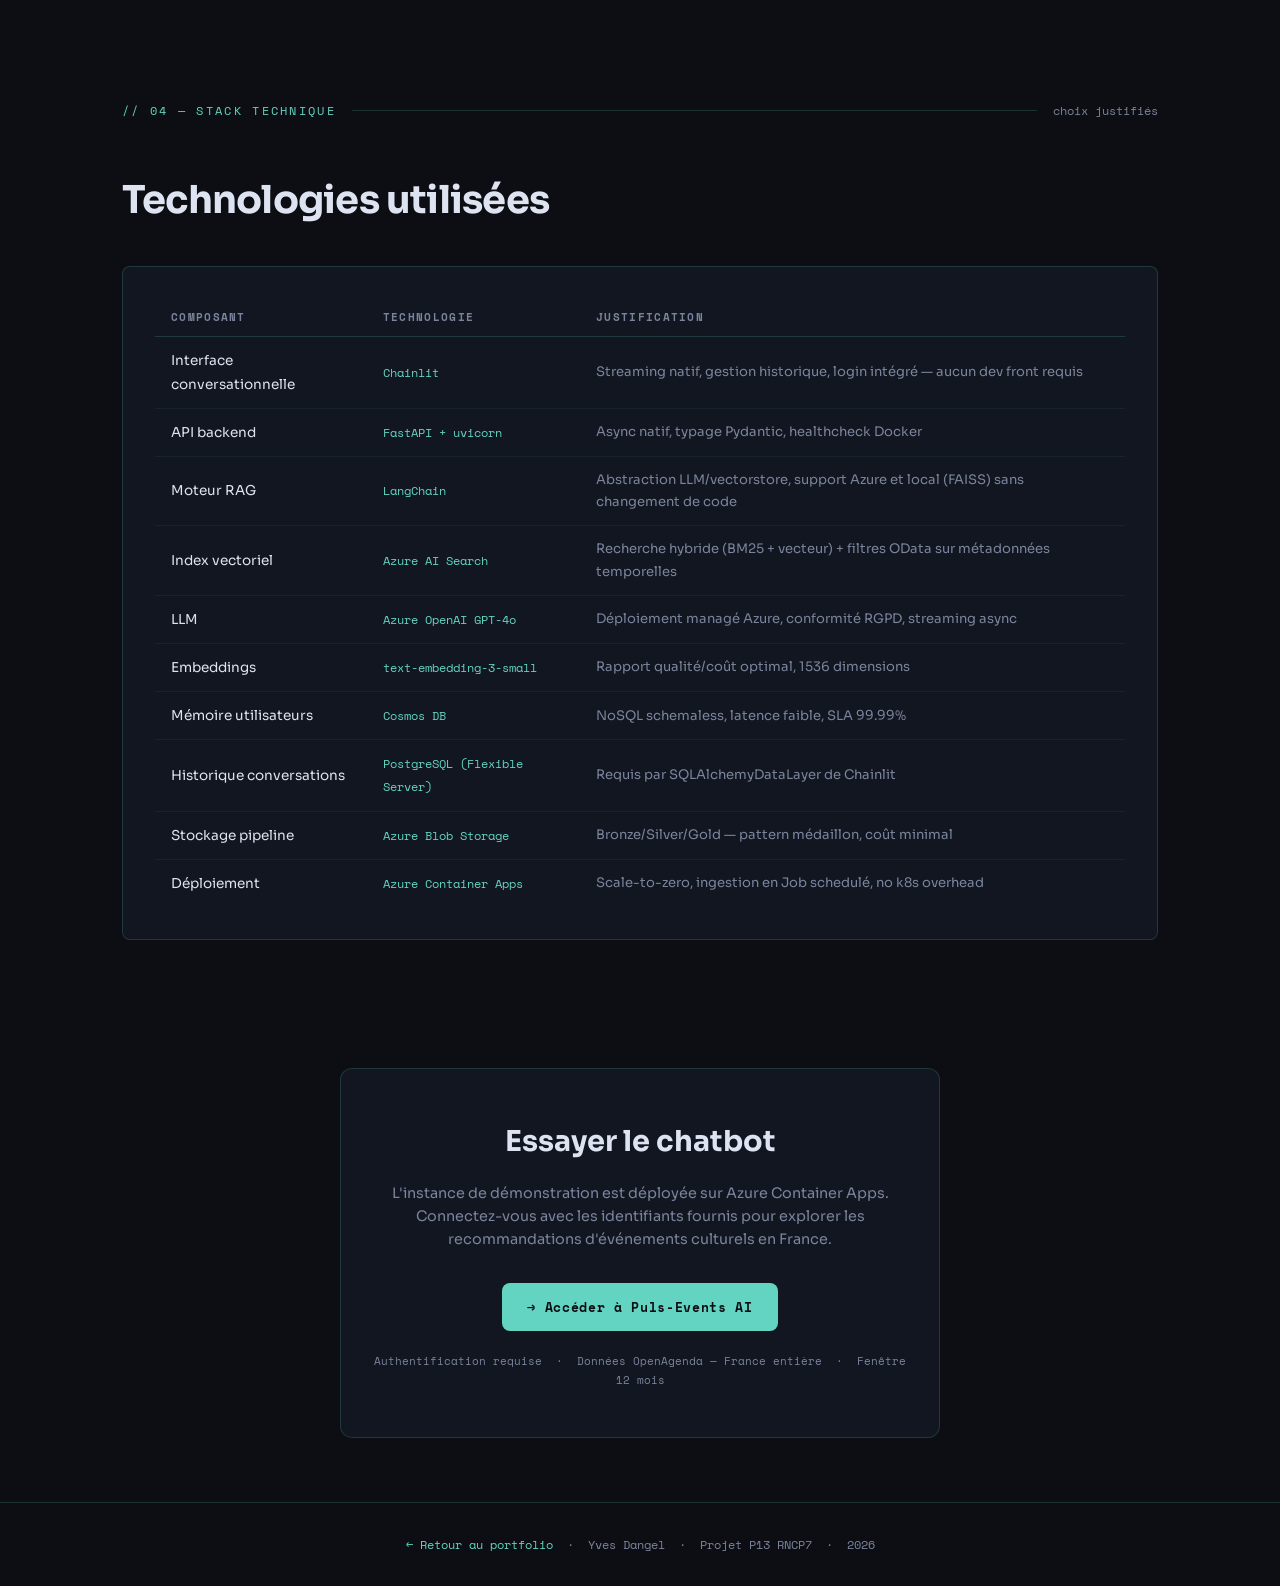
==== commit 2727b4d6: "feat: add creds" ====
--- a/puls-events.html
+++ b/puls-events.html
@@ -427,6 +427,55 @@
     color: var(--muted);
   }
 
+    #creds-modal {
+    display: none;
+    position: fixed;
+    inset: 0;
+    z-index: 200;
+    background: rgba(12,14,19,0.85);
+    backdrop-filter: blur(6px);
+    align-items: center;
+    justify-content: center;
+  }
+  #creds-modal.open {
+    display: flex;
+  }
+  .creds-box {
+    background: var(--bg2);
+    border: 1px solid var(--accent);
+    border-radius: var(--radius);
+    padding: 2rem 2.5rem;
+    text-align: center;
+    font-family: var(--mono);
+  }
+  .creds-box h3 {
+    color: var(--accent);
+    font-size: 0.75rem;
+    letter-spacing: 0.2em;
+    text-transform: uppercase;
+    margin-bottom: 1rem;
+  }
+  .creds-line {
+    font-size: 1rem;
+    color: var(--text);
+    margin-bottom: 0.5rem;
+  }
+  .creds-limit {
+    font-size: 0.65rem;
+    color: var(--muted);
+    margin-top: 1rem;
+  }
+  .creds-close {
+    margin-top: 1.25rem;
+    font-size: 0.7rem;
+    color: var(--muted);
+    cursor: pointer;
+    background: none;
+    border: none;
+    font-family: var(--mono);
+    letter-spacing: 0.1em;
+  }
+  .creds-close:hover { color: var(--accent); }
   /* ── Footer ── */
   footer {
     position: relative;
@@ -478,7 +527,7 @@
     <li><a href="#architecture">// architecture</a></li>
     <li><a href="#features">// fonctionnalités</a></li>
     <li><a href="#stack">// stack</a></li>
-    <li><a href="https://YOUR-CHAINLIT-URL.azurecontainerapps.io" target="_blank" class="nav-cta">→ Accéder au chatbot</a></li>
+    <li><a href="https://pulsevents-ui.happycoast-9fcef733.francecentral.azurecontainerapps.io/" target="_blank" class="nav-cta">→ Accéder au chatbot</a></li>
   </ul>
 </nav>
 
@@ -506,7 +555,8 @@
     <span class="badge">Hybrid Search</span>
   </div>
   <div class="hero-cta">
-    <a class="btn btn-primary" href="https://YOUR-CHAINLIT-URL.azurecontainerapps.io" target="_blank">→ Accéder au chatbot</a>
+    <a class="btn btn-primary" href="https://pulsevents-ui.happycoast-9fcef733.francecentral.azurecontainerapps.io/" target="_blank">→ Accéder au chatbot</a>
+    <a class="btn btn-outline" onclick="toggleCreds()" style="cursor:pointer;">🔑 Identifiants démo</a>
     <a class="btn btn-outline" href="https://github.com/day811/OCDE-P13" target="_blank">Code source GitHub</a>
     <a class="btn btn-outline" href="#architecture">Voir l'architecture</a>
   </div>
@@ -754,10 +804,10 @@
     <p class="demo-desc">
       L'instance de démonstration est déployée sur Azure Container Apps. Connectez-vous avec les identifiants fournis pour explorer les recommandations d'événements culturels en France.
     </p>
-    <a class="btn btn-primary" href="https://YOUR-CHAINLIT-URL.azurecontainerapps.io" target="_blank" style="display:inline-flex;margin:0 auto;">
+    <a class="btn btn-primary" href="https://pulsevents-ui.happycoast-9fcef733.francecentral.azurecontainerapps.io/" target="_blank" style="display:inline-flex;margin:0 auto;">
       → Accéder à Puls-Events AI
     </a>
-    <p class="demo-note">
+    <p class="demo-note" id="creds-hint">
       Authentification requise &nbsp;·&nbsp; Données OpenAgenda — France entière &nbsp;·&nbsp; Fenêtre 12 mois
     </p>
   </div>
@@ -771,6 +821,16 @@
   </p>
 </footer>
 
+<div id="creds-modal" onclick="closeCreds(event)">
+  <div class="creds-box">
+    <h3>🔑 Accès démo</h3>
+    <p class="creds-line">login &nbsp;: <strong>guest</strong></p>
+    <p class="creds-line">pwd &nbsp;&nbsp;: <strong>puls-guest</strong></p>
+    <p class="creds-limit">5 questions · 10 000 tokens / jour</p>
+    <button class="creds-close" onclick="closeCreds()">[ fermer ]</button>
+  </div>
+</div>
+
 <script>
   const observer = new IntersectionObserver((entries) => {
     entries.forEach(e => { if (e.isIntersecting) e.target.classList.add('visible'); });
@@ -780,6 +840,14 @@
   document.querySelectorAll('.feat-card').forEach((c, i) => {
     c.style.transitionDelay = (i * 0.07) + 's';
   });
+  function toggleCreds() {
+    document.getElementById('creds-modal').classList.add('open');
+  }
+  function closeCreds(e) {
+    if (!e || e.target === document.getElementById('creds-modal')) {
+      document.getElementById('creds-modal').classList.remove('open');
+    }
+  }
 </script>
 
 </body>
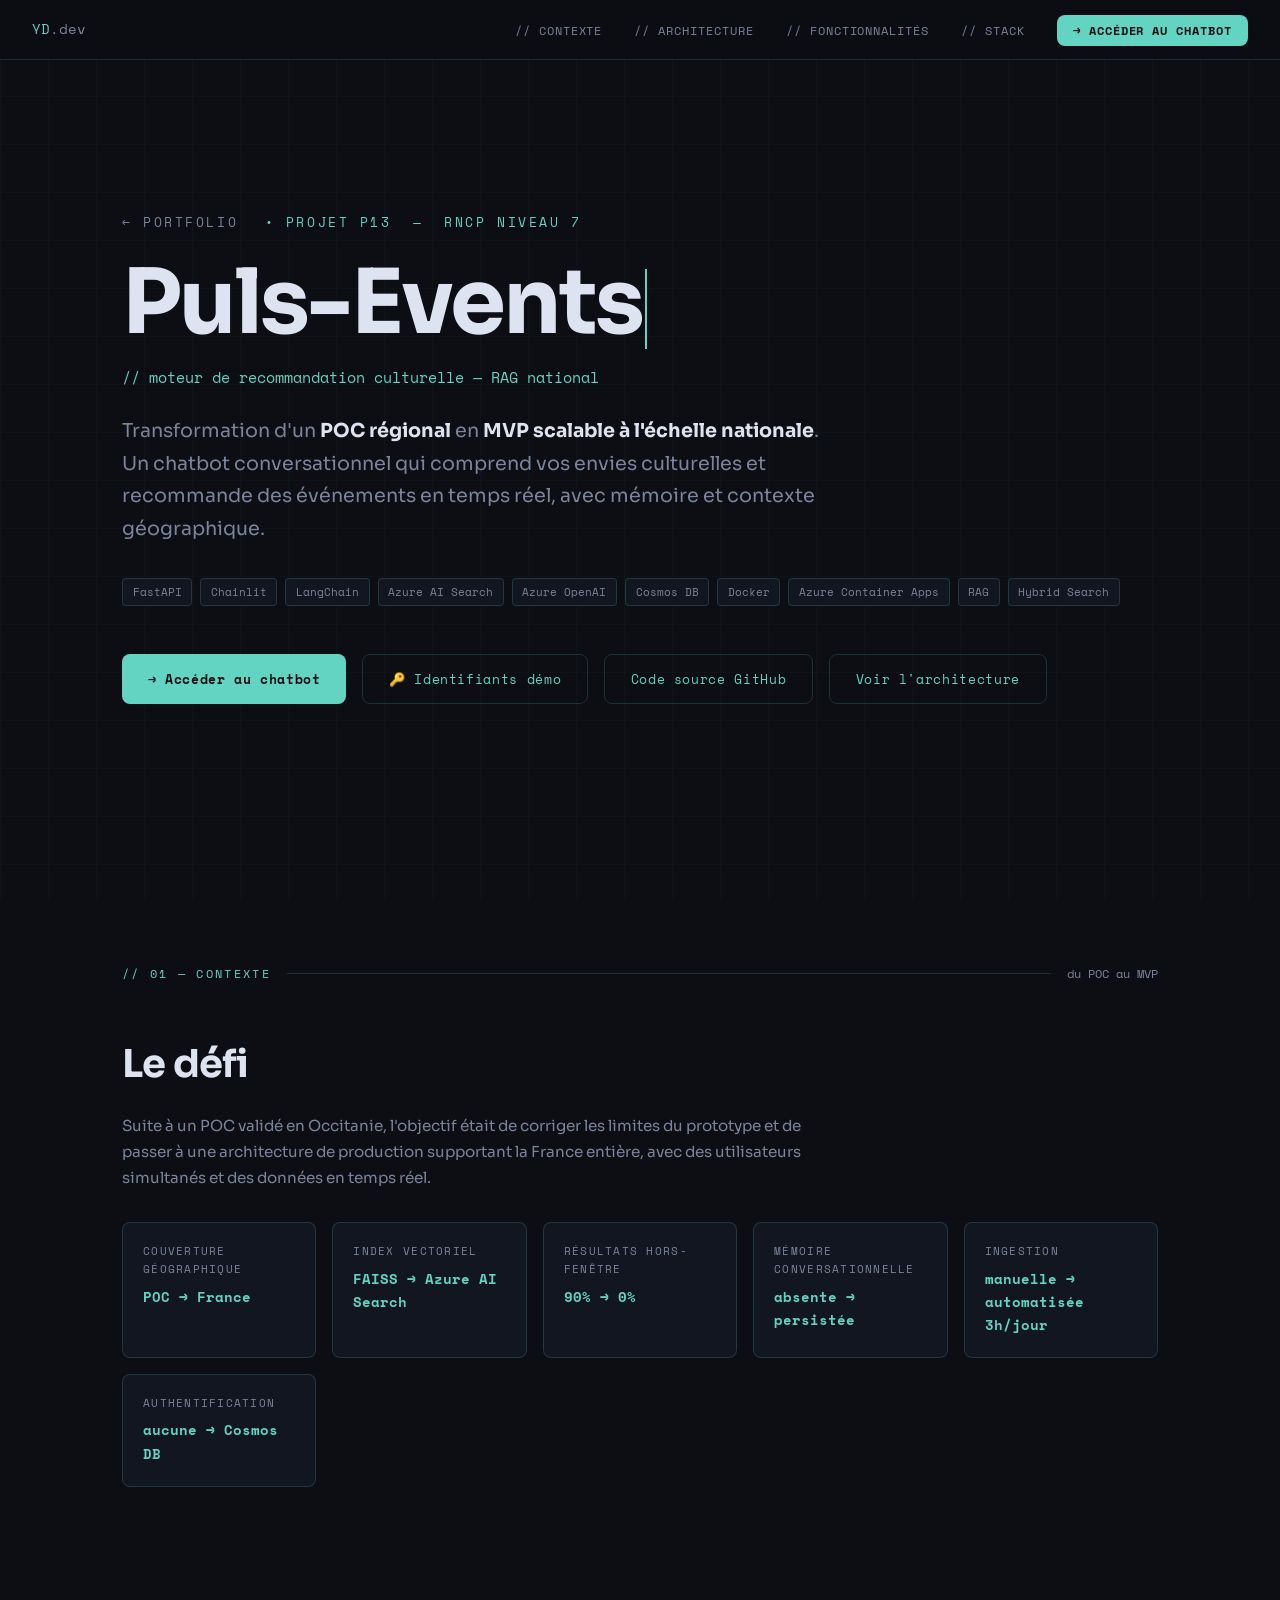
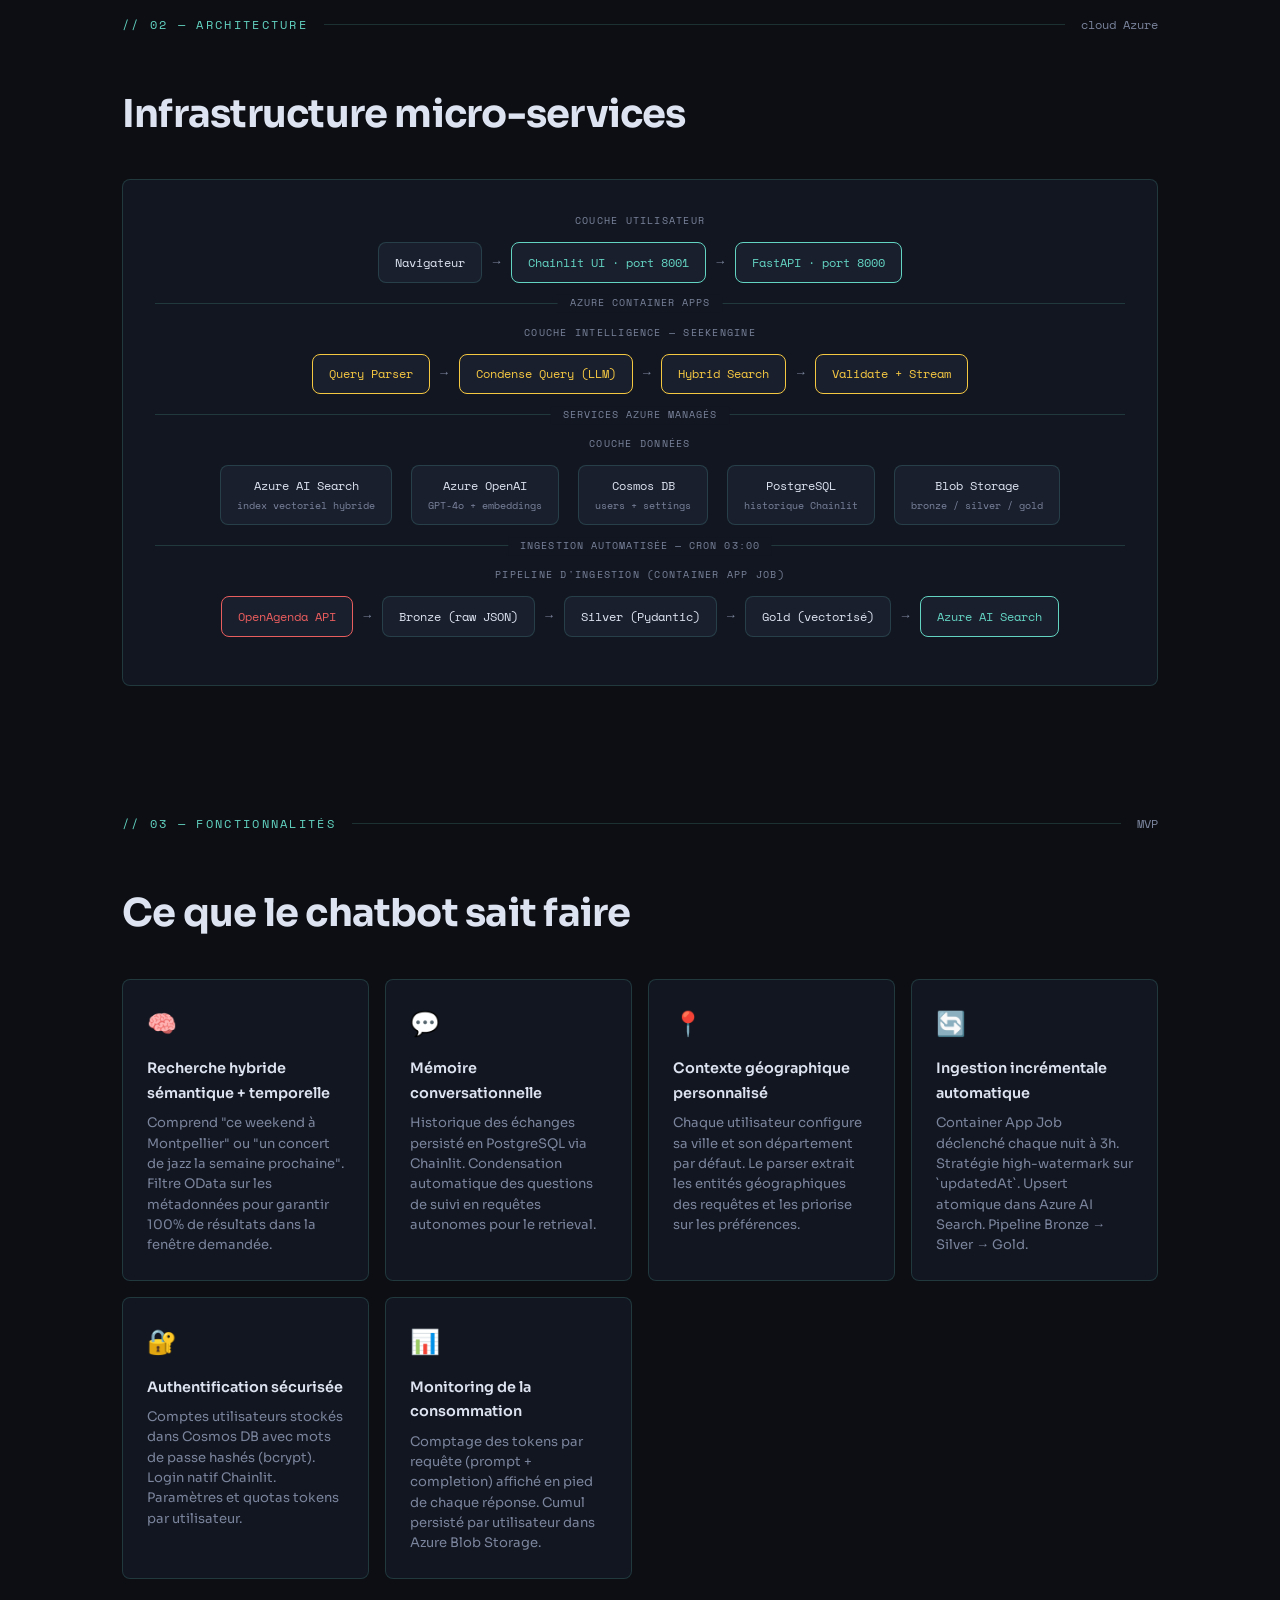
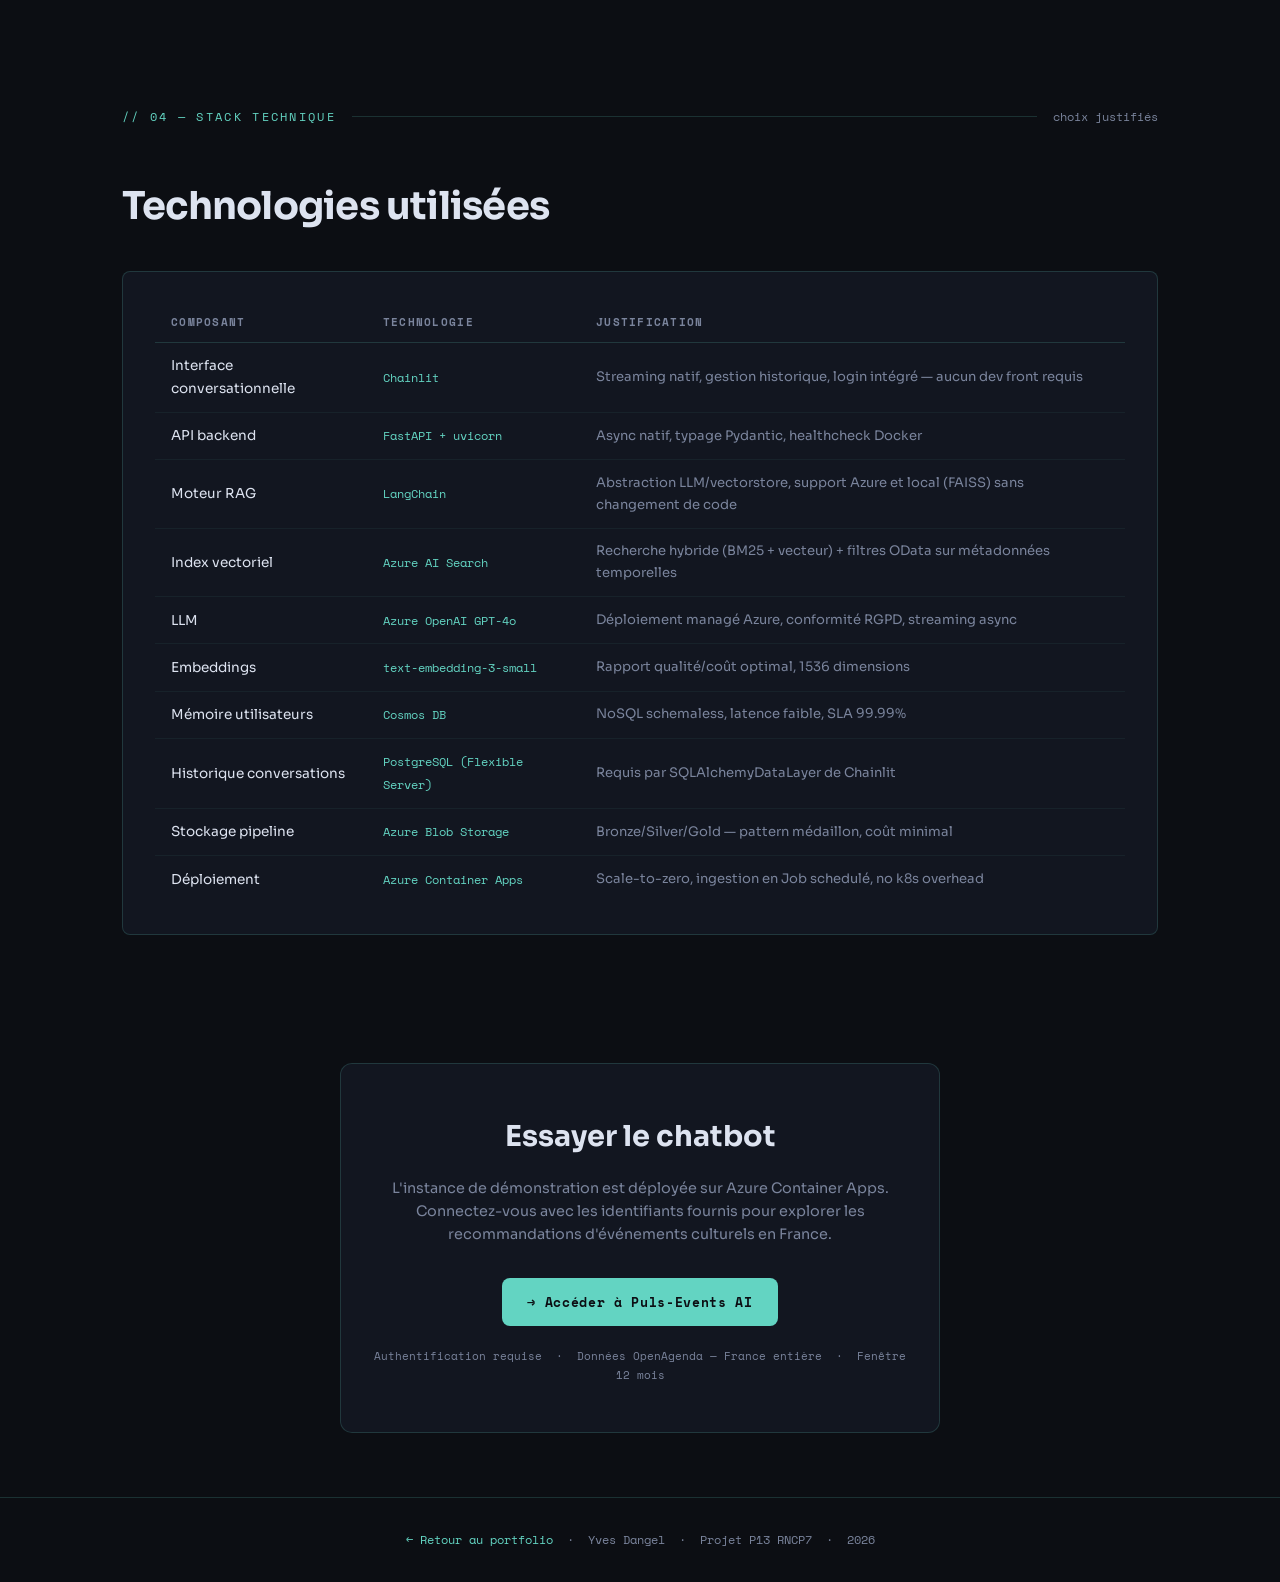
==== commit 81313831: "add style.css" ====
--- a/puls-events.html
+++ b/puls-events.html
@@ -7,515 +7,26 @@
 <link rel="preconnect" href="https://fonts.googleapis.com">
 <link rel="preconnect" href="https://fonts.gstatic.com" crossorigin>
 <link href="https://fonts.googleapis.com/css2?family=Space+Mono:ital,wght@0,400;0,700;1,400&family=Sora:wght@300;400;600;700&display=swap" rel="stylesheet">
-
+<link rel="stylesheet" href="style.css">
 <style>
-  *, *::before, *::after { box-sizing: border-box; margin: 0; padding: 0; }
-
-  :root {
-    --bg:        #0c0e13;
-    --bg2:       #121620;
-    --bg3:       #1a1f2e;
-    --border:    rgba(99,212,194,0.18);
-    --accent:    #63d4c2;
-    --accent2:   #e85d5d;
-    --accent3:   #f5c842;
-    --text:      #dde3f0;
-    --muted:     #7a849c;
-    --mono:      'Space Mono', monospace;
-    --sans:      'Sora', sans-serif;
-    --radius:    8px;
-    --gap:       clamp(2rem, 5vw, 5rem);
-  }
-
-  html { scroll-behavior: smooth; }
-
-  body {
-    background: var(--bg);
-    color: var(--text);
-    font-family: var(--sans);
-    font-size: 16px;
-    line-height: 1.7;
-    overflow-x: hidden;
-  }
-
-  body::before {
-    content: '';
-    position: fixed;
-    inset: 0;
-    background-image:
-      linear-gradient(rgba(99,212,194,0.03) 1px, transparent 1px),
-      linear-gradient(90deg, rgba(99,212,194,0.03) 1px, transparent 1px);
-    background-size: 48px 48px;
-    pointer-events: none;
-    z-index: 0;
-  }
-
-  /* ── Nav ── */
-  nav {
-    position: fixed;
-    top: 0; left: 0; right: 0;
-    z-index: 100;
-    display: flex;
-    align-items: center;
-    justify-content: space-between;
-    padding: 1rem 2rem;
-    background: rgba(12,14,19,0.85);
-    backdrop-filter: blur(12px);
-    border-bottom: 1px solid var(--border);
-  }
-
-  .nav-logo {
-    font-family: var(--mono);
-    font-size: 0.85rem;
-    color: var(--accent);
-    text-decoration: none;
-  }
-  .nav-logo span { color: var(--muted); }
-
-  .nav-links {
-    display: flex;
-    gap: 2rem;
-    list-style: none;
-    align-items: center;
-  }
-  .nav-links a {
-    font-family: var(--mono);
-    font-size: 0.75rem;
-    color: var(--muted);
-    text-decoration: none;
-    letter-spacing: 0.08em;
-    text-transform: uppercase;
-    transition: color 0.2s;
-  }
-  .nav-links a:hover { color: var(--accent); }
-
-  .nav-cta {
-    background: var(--accent) !important;
-    color: #0c0e13 !important;
-    padding: 0.45rem 1rem;
-    border-radius: var(--radius);
-    font-weight: 700 !important;
-    transition: background 0.2s, transform 0.2s !important;
-  }
-  .nav-cta:hover { background: #8ee8db !important; transform: translateY(-1px); }
-
-  /* ── Sections ── */
-  section {
-    position: relative;
-    z-index: 1;
-    max-width: 1100px;
-    margin: 0 auto;
-    padding: var(--gap) 2rem;
-  }
-
-  /* ── Hero ── */
-  #hero {
-    min-height: 100vh;
-    display: flex;
-    flex-direction: column;
-    justify-content: center;
-    padding-top: 80px;
-  }
-
-  .hero-eyebrow {
-    font-family: var(--mono);
-    font-size: 0.8rem;
-    color: var(--accent);
-    letter-spacing: 0.2em;
-    text-transform: uppercase;
-    margin-bottom: 1.5rem;
-    opacity: 0;
-    animation: fade-up 0.6s 0.2s ease both;
-  }
-
-  .hero-eyebrow .back-link {
-    color: var(--muted);
-    text-decoration: none;
-    transition: color 0.2s;
-    margin-right: 1rem;
-  }
-  .hero-eyebrow .back-link:hover { color: var(--accent); }
-
-  h1 {
-    font-size: clamp(2.5rem, 7vw, 6rem);
-    font-weight: 700;
-    line-height: 1.0;
-    letter-spacing: -0.03em;
-    opacity: 0;
-    animation: fade-up 0.7s 0.4s ease both;
-  }
-
-  .hero-sub {
-    margin-top: 1rem;
-    font-family: var(--mono);
-    font-size: 1rem;
-    color: var(--accent);
-    opacity: 0;
-    animation: fade-up 0.7s 0.5s ease both;
-  }
-
-  .hero-tagline {
-    margin-top: 1.5rem;
-    font-size: clamp(1rem, 2vw, 1.2rem);
-    color: var(--muted);
-    max-width: 680px;
-    opacity: 0;
-    animation: fade-up 0.7s 0.6s ease both;
-  }
-  .hero-tagline strong { color: var(--text); }
-
-  .hero-badges {
-    margin-top: 2rem;
-    display: flex;
-    flex-wrap: wrap;
-    gap: 0.5rem;
-    opacity: 0;
-    animation: fade-up 0.7s 0.7s ease both;
-  }
-
-  .badge {
-    font-family: var(--mono);
-    font-size: 0.7rem;
-    padding: 0.25rem 0.6rem;
-    border-radius: 4px;
-    border: 1px solid var(--border);
-    color: var(--muted);
-    background: var(--bg2);
-  }
-
-  .hero-cta {
-    margin-top: 3rem;
-    display: flex;
-    gap: 1rem;
-    flex-wrap: wrap;
-    opacity: 0;
-    animation: fade-up 0.7s 0.9s ease both;
-  }
-
-  .btn {
-    display: inline-flex;
-    align-items: center;
-    gap: 0.5rem;
-    padding: 0.8rem 1.6rem;
-    border-radius: var(--radius);
-    font-family: var(--mono);
-    font-size: 0.82rem;
-    letter-spacing: 0.05em;
-    text-decoration: none;
-    transition: all 0.2s;
-    cursor: pointer;
-    border: none;
-  }
-  .btn-primary {
-    background: var(--accent);
-    color: #0c0e13;
-    font-weight: 700;
-  }
-  .btn-primary:hover { background: #8ee8db; transform: translateY(-2px); }
-  .btn-outline {
-    background: transparent;
-    color: var(--accent);
-    border: 1px solid var(--border);
-  }
-  .btn-outline:hover { border-color: var(--accent); background: rgba(99,212,194,0.07); transform: translateY(-2px); }
-
-  /* ── Section headers ── */
-  .section-header {
-    display: flex;
-    align-items: center;
-    gap: 1rem;
-    margin-bottom: 3rem;
-  }
-  .section-tag {
-    font-family: var(--mono);
-    font-size: 0.72rem;
-    color: var(--accent);
-    letter-spacing: 0.2em;
-    text-transform: uppercase;
-    white-space: nowrap;
-  }
-  .section-line { flex: 1; height: 1px; background: var(--border); }
-  .section-num { font-family: var(--mono); font-size: 0.72rem; color: var(--muted); }
-
-  h2 {
-    font-size: clamp(1.6rem, 3vw, 2.5rem);
-    font-weight: 700;
-    letter-spacing: -0.02em;
-  }
-
-  /* ── Context cards ── */
-  .context-grid {
-    display: grid;
-    grid-template-columns: repeat(auto-fit, minmax(200px, 1fr));
-    gap: 1rem;
-    margin-top: 2rem;
-  }
-
-  .ctx-card {
-    background: var(--bg2);
-    border: 1px solid var(--border);
-    border-radius: var(--radius);
-    padding: 1.25rem;
-  }
-  .ctx-label {
-    font-family: var(--mono);
-    font-size: 0.68rem;
-    color: var(--muted);
-    letter-spacing: 0.12em;
-    text-transform: uppercase;
-    margin-bottom: 0.4rem;
-  }
-  .ctx-value {
-    font-size: 1rem;
-    font-weight: 600;
-    color: var(--text);
-  }
-  .ctx-value.accent { color: var(--accent); font-family: var(--mono); }
-
-  /* ── Architecture diagram ── */
-  .arch-container {
-    background: var(--bg2);
-    border: 1px solid var(--border);
-    border-radius: var(--radius);
-    padding: 2rem;
-    overflow-x: auto;
-  }
-
-  .arch-row {
-    display: flex;
-    align-items: center;
-    justify-content: center;
-    gap: 0.5rem;
-    flex-wrap: wrap;
-    margin-bottom: 1rem;
-  }
-
-  .arch-label {
-    font-family: var(--mono);
-    font-size: 0.65rem;
-    color: var(--muted);
-    letter-spacing: 0.12em;
-    text-transform: uppercase;
-    text-align: center;
-    margin-bottom: 0.75rem;
-  }
-
-  .arch-box {
-    background: var(--bg3);
-    border: 1px solid var(--border);
-    border-radius: var(--radius);
-    padding: 0.6rem 1rem;
-    font-family: var(--mono);
-    font-size: 0.72rem;
-    color: var(--text);
-    text-align: center;
-    white-space: nowrap;
-  }
-  .arch-box.accent { border-color: var(--accent); color: var(--accent); }
+  .arch-container { background: var(--bg2); border: 1px solid var(--border); border-radius: var(--radius); padding: 2rem; overflow-x: auto; }
+  .arch-row       { display: flex; align-items: center; justify-content: center; gap: 0.5rem; flex-wrap: wrap; margin-bottom: 1rem; }
+  .arch-label     { font-family: var(--mono); font-size: 0.65rem; color: var(--muted); letter-spacing: 0.12em; text-transform: uppercase; text-align: center; margin-bottom: 0.75rem; }
+  .arch-box       { background: var(--bg3); border: 1px solid var(--border); border-radius: var(--radius); padding: 0.6rem 1rem; font-family: var(--mono); font-size: 0.72rem; color: var(--text); text-align: center; white-space: nowrap; }
+  .arch-box.accent { border-color: var(--accent);  color: var(--accent); }
   .arch-box.warn   { border-color: var(--accent3); color: var(--accent3); }
   .arch-box.danger { border-color: var(--accent2); color: var(--accent2); }
-
-  .arch-arrow {
-    font-size: 0.8rem;
-    color: var(--muted);
-  }
-
-  .arch-divider {
-    height: 1px;
-    background: var(--border);
-    margin: 1.25rem 0;
-    position: relative;
-  }
-  .arch-divider::after {
-    content: attr(data-label);
-    position: absolute;
-    left: 50%;
-    top: 50%;
-    transform: translate(-50%, -50%);
-    background: var(--bg2);
-    padding: 0 0.75rem;
-    font-family: var(--mono);
-    font-size: 0.65rem;
-    color: var(--muted);
-    letter-spacing: 0.1em;
-    text-transform: uppercase;
-  }
-
-  /* ── Feature cards ── */
-  .features-grid {
-    display: grid;
-    grid-template-columns: repeat(auto-fit, minmax(240px, 1fr));
-    gap: 1rem;
-  }
-
-  .feat-card {
-    background: var(--bg2);
-    border: 1px solid var(--border);
-    border-radius: var(--radius);
-    padding: 1.5rem;
-    transition: border-color 0.2s, transform 0.2s;
-  }
-  .feat-card:hover { border-color: var(--accent); transform: translateY(-3px); }
-
-  .feat-icon { font-size: 1.5rem; margin-bottom: 0.75rem; }
-  .feat-title {
-    font-size: 0.9rem;
-    font-weight: 600;
-    margin-bottom: 0.5rem;
-    color: var(--text);
-  }
-  .feat-desc { font-size: 0.82rem; color: var(--muted); line-height: 1.55; }
-
-  /* ── Stack table ── */
-  .stack-table {
-    width: 100%;
-    border-collapse: collapse;
-    font-size: 0.85rem;
-  }
-  .stack-table th {
-    font-family: var(--mono);
-    font-size: 0.68rem;
-    color: var(--muted);
-    letter-spacing: 0.12em;
-    text-transform: uppercase;
-    text-align: left;
-    padding: 0.6rem 1rem;
-    border-bottom: 1px solid var(--border);
-  }
-  .stack-table td {
-    padding: 0.75rem 1rem;
-    border-bottom: 1px solid rgba(99,212,194,0.06);
-    color: var(--text);
-    vertical-align: middle;
-  }
-  .stack-table tr:last-child td { border-bottom: none; }
-  .stack-table tr:hover td { background: rgba(99,212,194,0.03); }
-
-  .stack-component {
-    font-family: var(--mono);
-    font-size: 0.78rem;
-    color: var(--accent);
-  }
-
-  /* ── CTA section ── */
-  #demo {
-    text-align: center;
-  }
-  .demo-box {
-    background: var(--bg2);
-    border: 1px solid var(--border);
-    border-radius: 12px;
-    padding: 3rem 2rem;
-    max-width: 600px;
-    margin: 0 auto;
-  }
-  .demo-title {
-    font-size: 1.8rem;
-    font-weight: 700;
-    margin-bottom: 1rem;
-  }
-  .demo-desc {
-    color: var(--muted);
-    font-size: 0.9rem;
-    margin-bottom: 2rem;
-    line-height: 1.6;
-  }
-  .demo-note {
-    margin-top: 1.25rem;
-    font-family: var(--mono);
-    font-size: 0.7rem;
-    color: var(--muted);
-  }
-
-    #creds-modal {
-    display: none;
-    position: fixed;
-    inset: 0;
-    z-index: 200;
-    background: rgba(12,14,19,0.85);
-    backdrop-filter: blur(6px);
-    align-items: center;
-    justify-content: center;
-  }
-  #creds-modal.open {
-    display: flex;
-  }
-  .creds-box {
-    background: var(--bg2);
-    border: 1px solid var(--accent);
-    border-radius: var(--radius);
-    padding: 2rem 2.5rem;
-    text-align: center;
-    font-family: var(--mono);
-  }
-  .creds-box h3 {
-    color: var(--accent);
-    font-size: 0.75rem;
-    letter-spacing: 0.2em;
-    text-transform: uppercase;
-    margin-bottom: 1rem;
-  }
-  .creds-line {
-    font-size: 1rem;
-    color: var(--text);
-    margin-bottom: 0.5rem;
-  }
-  .creds-limit {
-    font-size: 0.65rem;
-    color: var(--muted);
-    margin-top: 1rem;
-  }
-  .creds-close {
-    margin-top: 1.25rem;
-    font-size: 0.7rem;
-    color: var(--muted);
-    cursor: pointer;
-    background: none;
-    border: none;
-    font-family: var(--mono);
-    letter-spacing: 0.1em;
-  }
-  .creds-close:hover { color: var(--accent); }
-  /* ── Footer ── */
-  footer {
-    position: relative;
-    z-index: 1;
-    text-align: center;
-    padding: 2rem;
-    font-family: var(--mono);
-    font-size: 0.72rem;
-    color: var(--muted);
-    border-top: 1px solid var(--border);
-  }
-
-  /* ── Animations ── */
-  @keyframes fade-up {
-    from { opacity: 0; transform: translateY(20px); }
-    to   { opacity: 1; transform: translateY(0); }
-  }
-
-  .reveal {
-    opacity: 0;
-    transform: translateY(24px);
-    transition: opacity 0.6s ease, transform 0.6s ease;
-  }
-  .reveal.visible { opacity: 1; transform: translateY(0); }
-
-  .blink {
-    display: inline-block;
-    width: 2px;
-    height: 0.9em;
-    background: var(--accent);
-    vertical-align: middle;
-    margin-left: 3px;
-    animation: blink-anim 1s step-end infinite;
-  }
-  @keyframes blink-anim { 0%, 100% { opacity: 1; } 50% { opacity: 0; } }
-
-  @media (max-width: 600px) {
-    .nav-links { display: none; }
-  }
+  .arch-arrow     { font-size: 0.8rem; color: var(--muted); }
+  .arch-divider   { height: 1px; background: var(--border); margin: 1.25rem 0; position: relative; }
+  .arch-divider::after { content: attr(data-label); position: absolute; left: 50%; top: 50%; transform: translate(-50%, -50%); background: var(--bg2); padding: 0 0.75rem; font-family: var(--mono); font-size: 0.65rem; color: var(--muted); letter-spacing: 0.1em; text-transform: uppercase; }
+
+  #demo      { text-align: center; }
+  .demo-box  { background: var(--bg2); border: 1px solid var(--border); border-radius: 12px; padding: 3rem 2rem; max-width: 600px; margin: 0 auto; }
+  .demo-title { font-size: 1.8rem; font-weight: 700; margin-bottom: 1rem; }
+  .demo-desc  { color: var(--muted); font-size: 0.9rem; margin-bottom: 2rem; line-height: 1.6; }
+  .demo-note  { margin-top: 1.25rem; font-family: var(--mono); font-size: 0.7rem; color: var(--muted); }
 </style>
+
 </head>
 <body>
 
--- a/style.css
+++ b/style.css
@@ -0,0 +1,847 @@
+/* ============================================================
+   style.css — Portfolio Yves Dangel
+   Shared stylesheet for index.html, puls-events.html,
+   sds-sport-pipeline.html
+   ============================================================
+
+   STRUCTURE
+   1. Reset & Design Tokens
+   2. Base — Body, Grid background
+   3. Navigation
+   4. Sections wrapper
+   5. Hero (shared elements)
+   6. Section headers
+   7. Buttons
+   8. Cards — Stack, Feature, Context, Project, Result
+   9. Tables
+  10. Animations & Scroll reveal
+  11. Utilities & Tags
+  12. Footer
+  13. Responsive
+  ============================================================ */
+
+
+/* ── 1. Reset & Design Tokens ─────────────────────────── */
+
+*, *::before, *::after {
+  box-sizing: border-box;
+  margin: 0;
+  padding: 0;
+}
+
+:root {
+  --bg:        #0c0e13;
+  --bg2:       #121620;
+  --bg3:       #1a1f2e;
+  --border:    rgba(99, 212, 194, 0.18);
+  --accent:    #63d4c2;
+  --accent2:   #e85d5d;
+  --accent3:   #f5c842;
+  --accent4:   #a78bfa;
+  --text:      #dde3f0;
+  --muted:     #7a849c;
+  --mono:      'Space Mono', monospace;
+  --sans:      'Sora', sans-serif;
+  --radius:    8px;
+  --gap:       clamp(2rem, 5vw, 5rem);
+}
+
+html {
+  scroll-behavior: smooth;
+}
+
+
+/* ── 2. Base ───────────────────────────────────────────── */
+
+body {
+  background: var(--bg);
+  color: var(--text);
+  font-family: var(--sans);
+  font-size: 16px;
+  line-height: 1.7;
+  overflow-x: hidden;
+}
+
+/* Dot grid background */
+body::before {
+  content: '';
+  position: fixed;
+  inset: 0;
+  background-image:
+    linear-gradient(rgba(99, 212, 194, 0.03) 1px, transparent 1px),
+    linear-gradient(90deg, rgba(99, 212, 194, 0.03) 1px, transparent 1px);
+  background-size: 48px 48px;
+  pointer-events: none;
+  z-index: 0;
+}
+
+
+/* ── 3. Navigation ─────────────────────────────────────── */
+
+nav {
+  position: fixed;
+  top: 0; left: 0; right: 0;
+  z-index: 100;
+  display: flex;
+  align-items: center;
+  justify-content: space-between;
+  padding: 1rem 2rem;
+  background: rgba(12, 14, 19, 0.85);
+  backdrop-filter: blur(12px);
+  border-bottom: 1px solid var(--border);
+}
+
+.nav-logo {
+  font-family: var(--mono);
+  font-size: 0.85rem;
+  color: var(--accent);
+  text-decoration: none;
+}
+
+.nav-logo span {
+  color: var(--muted);
+}
+
+.nav-links {
+  display: flex;
+  gap: 2rem;
+  list-style: none;
+  align-items: center;
+}
+
+.nav-links a {
+  font-family: var(--mono);
+  font-size: 0.75rem;
+  color: var(--muted);
+  text-decoration: none;
+  letter-spacing: 0.08em;
+  text-transform: uppercase;
+  transition: color 0.2s;
+}
+
+.nav-links a:hover {
+  color: var(--accent);
+}
+
+/* CTA button in nav (project pages) */
+.nav-cta {
+  background: var(--accent) !important;
+  color: #0c0e13 !important;
+  padding: 0.45rem 1rem;
+  border-radius: var(--radius);
+  font-weight: 700 !important;
+  transition: background 0.2s, transform 0.2s !important;
+}
+
+.nav-cta:hover {
+  background: #8ee8db !important;
+  transform: translateY(-1px);
+}
+
+
+/* ── 4. Sections wrapper ───────────────────────────────── */
+
+section {
+  position: relative;
+  z-index: 1;
+  max-width: 1100px;
+  margin: 0 auto;
+  padding: var(--gap) 2rem;
+}
+
+
+/* ── 5. Hero ───────────────────────────────────────────── */
+
+#hero {
+  min-height: 100vh;
+  display: flex;
+  flex-direction: column;
+  justify-content: center;
+  padding-top: 80px;
+}
+
+.hero-eyebrow {
+  font-family: var(--mono);
+  font-size: 0.8rem;
+  color: var(--accent);
+  letter-spacing: 0.2em;
+  text-transform: uppercase;
+  margin-bottom: 1.5rem;
+  opacity: 0;
+  animation: fade-up 0.6s 0.2s ease both;
+}
+
+.back-link {
+  color: var(--muted);
+  text-decoration: none;
+  transition: color 0.2s;
+  margin-right: 1rem;
+}
+
+.back-link:hover {
+  color: var(--accent);
+}
+
+h1 {
+  font-size: clamp(2.5rem, 7vw, 6rem);
+  font-weight: 700;
+  line-height: 1.0;
+  letter-spacing: -0.03em;
+  opacity: 0;
+  animation: fade-up 0.7s 0.4s ease both;
+}
+
+.hero-sub {
+  margin-top: 1rem;
+  font-family: var(--mono);
+  font-size: 0.95rem;
+  color: var(--accent);
+  opacity: 0;
+  animation: fade-up 0.7s 0.5s ease both;
+}
+
+/* Project pages use accent4 for sub */
+.hero-sub.purple {
+  color: var(--accent4);
+}
+
+.hero-tagline {
+  margin-top: 1.5rem;
+  font-size: clamp(1rem, 2vw, 1.2rem);
+  color: var(--muted);
+  max-width: 700px;
+  opacity: 0;
+  animation: fade-up 0.7s 0.6s ease both;
+}
+
+.hero-tagline strong {
+  color: var(--text);
+}
+
+.hero-badges {
+  margin-top: 2rem;
+  display: flex;
+  flex-wrap: wrap;
+  gap: 0.5rem;
+  opacity: 0;
+  animation: fade-up 0.7s 0.7s ease both;
+}
+
+.hero-cta {
+  margin-top: 3rem;
+  display: flex;
+  gap: 1rem;
+  flex-wrap: wrap;
+  opacity: 0;
+  animation: fade-up 0.7s 0.9s ease both;
+}
+
+/* Portfolio-specific hero elements */
+.hero-stats {
+  margin-top: 3rem;
+  display: flex;
+  gap: 2.5rem;
+  flex-wrap: wrap;
+  opacity: 0;
+  animation: fade-up 0.7s 0.8s ease both;
+}
+
+.stat {
+  display: flex;
+  flex-direction: column;
+}
+
+.stat-num {
+  font-size: 2rem;
+  font-weight: 700;
+  color: var(--accent);
+  font-family: var(--mono);
+  line-height: 1;
+}
+
+.stat-label {
+  font-size: 0.8rem;
+  color: var(--muted);
+  margin-top: 0.25rem;
+  font-family: var(--mono);
+}
+
+.hero-links {
+  margin-top: 2.5rem;
+  display: flex;
+  gap: 1rem;
+  flex-wrap: wrap;
+  opacity: 0;
+  animation: fade-up 0.7s 1s ease both;
+}
+
+.hero-scroll {
+  margin-top: 5rem;
+  font-family: var(--mono);
+  font-size: 0.72rem;
+  color: var(--muted);
+  letter-spacing: 0.15em;
+  display: flex;
+  align-items: center;
+  gap: 0.75rem;
+  opacity: 0;
+  animation: fade-up 0.7s 1.2s ease both;
+}
+
+.hero-scroll::before {
+  content: '';
+  width: 1px;
+  height: 40px;
+  background: linear-gradient(var(--accent), transparent);
+}
+
+
+/* ── 6. Section headers ────────────────────────────────── */
+
+.section-header {
+  display: flex;
+  align-items: center;
+  gap: 1rem;
+  margin-bottom: 3rem;
+}
+
+.section-tag {
+  font-family: var(--mono);
+  font-size: 0.72rem;
+  color: var(--accent);
+  letter-spacing: 0.2em;
+  text-transform: uppercase;
+  white-space: nowrap;
+}
+
+.section-line {
+  flex: 1;
+  height: 1px;
+  background: var(--border);
+}
+
+.section-num {
+  font-family: var(--mono);
+  font-size: 0.72rem;
+  color: var(--muted);
+}
+
+h2 {
+  font-size: clamp(1.6rem, 3vw, 2.5rem);
+  font-weight: 700;
+  letter-spacing: -0.02em;
+}
+
+h3 {
+  font-size: 1rem;
+  font-weight: 600;
+}
+
+
+/* ── 7. Buttons ────────────────────────────────────────── */
+
+.btn {
+  display: inline-flex;
+  align-items: center;
+  gap: 0.5rem;
+  padding: 0.8rem 1.6rem;
+  border-radius: var(--radius);
+  font-family: var(--mono);
+  font-size: 0.82rem;
+  letter-spacing: 0.05em;
+  text-decoration: none;
+  transition: all 0.2s;
+  cursor: pointer;
+  border: none;
+}
+
+.btn-primary {
+  background: var(--accent);
+  color: #0c0e13;
+  font-weight: 700;
+}
+
+.btn-primary:hover {
+  background: #8ee8db;
+  transform: translateY(-2px);
+}
+
+.btn-outline {
+  background: transparent;
+  color: var(--accent);
+  border: 1px solid var(--border);
+}
+
+.btn-outline:hover {
+  border-color: var(--accent);
+  background: rgba(99, 212, 194, 0.07);
+  transform: translateY(-2px);
+}
+
+.btn-purple {
+  background: transparent;
+  color: var(--accent4);
+  border: 1px solid rgba(167, 139, 250, 0.3);
+}
+
+.btn-purple:hover {
+  border-color: var(--accent4);
+  background: rgba(167, 139, 250, 0.07);
+  transform: translateY(-2px);
+}
+
+
+/* ── 8. Cards ──────────────────────────────────────────── */
+
+/* --- Stack cards (portfolio) --- */
+.stack-grid {
+  display: grid;
+  grid-template-columns: repeat(auto-fit, minmax(220px, 1fr));
+  gap: 1rem;
+}
+
+.stack-card {
+  background: var(--bg2);
+  border: 1px solid var(--border);
+  border-radius: var(--radius);
+  padding: 1.25rem;
+  transition: border-color 0.2s, transform 0.2s;
+  cursor: default;
+}
+
+.stack-card:hover {
+  border-color: var(--accent);
+  transform: translateY(-3px);
+}
+
+.stack-icon {
+  font-size: 1.5rem;
+  margin-bottom: 0.75rem;
+}
+
+.stack-title {
+  font-family: var(--mono);
+  font-size: 0.8rem;
+  color: var(--accent);
+  letter-spacing: 0.1em;
+  text-transform: uppercase;
+  margin-bottom: 0.75rem;
+}
+
+/* --- Project cards (portfolio) --- */
+.projects-grid {
+  display: grid;
+  grid-template-columns: repeat(auto-fit, minmax(300px, 1fr));
+  gap: 1.25rem;
+}
+
+.project-card {
+  background: var(--bg2);
+  border: 1px solid var(--border);
+  border-radius: var(--radius);
+  padding: 1.5rem;
+  display: flex;
+  flex-direction: column;
+  gap: 0.75rem;
+  transition: border-color 0.2s, transform 0.2s;
+  text-decoration: none;
+  color: inherit;
+  cursor: pointer;
+}
+
+.project-card:hover {
+  border-color: var(--accent);
+  transform: translateY(-4px);
+}
+
+.project-header {
+  display: flex;
+  align-items: flex-start;
+  justify-content: space-between;
+  gap: 1rem;
+}
+
+.project-num {
+  font-family: var(--mono);
+  font-size: 0.7rem;
+  color: var(--muted);
+}
+
+.project-badge {
+  font-family: var(--mono);
+  font-size: 0.65rem;
+  padding: 0.15rem 0.5rem;
+  border-radius: 3px;
+  font-weight: 700;
+  letter-spacing: 0.05em;
+}
+
+.badge-done { background: rgba(99, 212, 194, 0.12); color: var(--accent); }
+.badge-wip  { background: rgba(245, 200, 66, 0.12);  color: var(--accent3); }
+.badge-mvp  { background: rgba(232, 93, 93, 0.15);   color: var(--accent2); }
+
+.project-title {
+  font-size: 1.05rem;
+  font-weight: 600;
+  line-height: 1.3;
+  color: var(--text);
+}
+
+.project-desc {
+  font-size: 0.85rem;
+  color: var(--muted);
+  line-height: 1.55;
+}
+
+.project-footer {
+  margin-top: auto;
+  display: flex;
+  align-items: center;
+  justify-content: space-between;
+}
+
+.project-link {
+  font-family: var(--mono);
+  font-size: 0.72rem;
+  color: var(--accent);
+  text-decoration: none;
+  display: flex;
+  align-items: center;
+  gap: 0.3rem;
+  opacity: 0.8;
+  transition: opacity 0.15s;
+}
+
+.project-link:hover {
+  opacity: 1;
+}
+
+/* --- Feature cards (project pages) --- */
+.features-grid {
+  display: grid;
+  grid-template-columns: repeat(auto-fit, minmax(240px, 1fr));
+  gap: 1rem;
+}
+
+.feat-card {
+  background: var(--bg2);
+  border: 1px solid var(--border);
+  border-radius: var(--radius);
+  padding: 1.5rem;
+  transition: border-color 0.2s, transform 0.2s;
+}
+
+.feat-card:hover {
+  border-color: var(--accent);
+  transform: translateY(-3px);
+}
+
+.feat-icon  { font-size: 1.5rem; margin-bottom: 0.75rem; }
+.feat-title { font-size: 0.9rem; font-weight: 600; margin-bottom: 0.5rem; color: var(--text); }
+.feat-desc  { font-size: 0.82rem; color: var(--muted); line-height: 1.55; }
+
+/* --- Context cards (project pages) --- */
+.context-grid {
+  display: grid;
+  grid-template-columns: repeat(auto-fit, minmax(190px, 1fr));
+  gap: 1rem;
+  margin-top: 2rem;
+}
+
+.ctx-card {
+  background: var(--bg2);
+  border: 1px solid var(--border);
+  border-radius: var(--radius);
+  padding: 1.25rem;
+}
+
+.ctx-label {
+  font-family: var(--mono);
+  font-size: 0.66rem;
+  color: var(--muted);
+  letter-spacing: 0.12em;
+  text-transform: uppercase;
+  margin-bottom: 0.4rem;
+}
+
+.ctx-value {
+  font-size: 0.95rem;
+  font-weight: 600;
+  color: var(--text);
+}
+
+.ctx-value.accent {
+  color: var(--accent);
+  font-family: var(--mono);
+  font-size: 0.85rem;
+}
+
+.ctx-value.purple {
+  color: var(--accent4);
+  font-family: var(--mono);
+  font-size: 0.85rem;
+}
+
+/* --- Result cards (sds-sport-pipeline) --- */
+.results-grid {
+  display: grid;
+  grid-template-columns: repeat(auto-fit, minmax(160px, 1fr));
+  gap: 1rem;
+}
+
+.result-card {
+  background: var(--bg2);
+  border: 1px solid var(--border);
+  border-radius: var(--radius);
+  padding: 1.25rem;
+  text-align: center;
+}
+
+.result-num {
+  font-family: var(--mono);
+  font-size: 1.8rem;
+  font-weight: 700;
+  color: var(--accent);
+  line-height: 1;
+}
+
+.result-label {
+  font-size: 0.75rem;
+  color: var(--muted);
+  margin-top: 0.4rem;
+}
+
+/* --- Contact cards (portfolio) --- */
+.contact-grid {
+  display: grid;
+  grid-template-columns: 1fr 1fr;
+  gap: 1rem;
+}
+
+.contact-item {
+  background: var(--bg2);
+  border: 1px solid var(--border);
+  border-radius: var(--radius);
+  padding: 1.25rem;
+  display: flex;
+  align-items: center;
+  gap: 1rem;
+  text-decoration: none;
+  color: inherit;
+  transition: border-color 0.2s, transform 0.2s;
+}
+
+.contact-item:hover {
+  border-color: var(--accent);
+  transform: translateY(-2px);
+}
+
+.contact-icon  { font-size: 1.2rem; color: var(--accent); }
+.contact-label { font-size: 0.72rem; color: var(--muted); font-family: var(--mono); }
+.contact-value { font-size: 0.9rem; font-weight: 600; color: var(--text); }
+
+
+/* ── 9. Tables ─────────────────────────────────────────── */
+
+.stack-table {
+  width: 100%;
+  border-collapse: collapse;
+  font-size: 0.85rem;
+}
+
+.stack-table th {
+  font-family: var(--mono);
+  font-size: 0.66rem;
+  color: var(--muted);
+  letter-spacing: 0.12em;
+  text-transform: uppercase;
+  text-align: left;
+  padding: 0.6rem 1rem;
+  border-bottom: 1px solid var(--border);
+}
+
+.stack-table td {
+  padding: 0.72rem 1rem;
+  border-bottom: 1px solid rgba(99, 212, 194, 0.06);
+  color: var(--text);
+  vertical-align: middle;
+}
+
+.stack-table tr:last-child td { border-bottom: none; }
+.stack-table tr:hover td { background: rgba(99, 212, 194, 0.03); }
+
+.stack-component {
+  font-family: var(--mono);
+  font-size: 0.76rem;
+  color: var(--accent);
+}
+
+.stack-component.purple {
+  color: var(--accent4);
+}
+
+
+/* ── 10. Animations & Scroll reveal ────────────────────── */
+
+@keyframes fade-up {
+  from { opacity: 0; transform: translateY(20px); }
+  to   { opacity: 1; transform: translateY(0); }
+}
+
+.reveal {
+  opacity: 0;
+  transform: translateY(24px);
+  transition: opacity 0.6s ease, transform 0.6s ease;
+}
+
+.reveal.visible {
+  opacity: 1;
+  transform: translateY(0);
+}
+
+.blink {
+  display: inline-block;
+  width: 2px;
+  height: 0.9em;
+  background: var(--accent);
+  vertical-align: middle;
+  margin-left: 3px;
+  animation: blink-anim 1s step-end infinite;
+}
+
+/* Project pages use accent4 for blink */
+.blink.purple {
+  background: var(--accent4);
+}
+
+@keyframes blink-anim {
+  0%, 100% { opacity: 1; }
+  50%       { opacity: 0; }
+}
+
+
+/* ── 11. Utilities & Tags ──────────────────────────────── */
+
+.badge {
+  font-family: var(--mono);
+  font-size: 0.68rem;
+  padding: 0.25rem 0.6rem;
+  border-radius: 4px;
+  border: 1px solid var(--border);
+  color: var(--muted);
+  background: var(--bg2);
+}
+
+.skill-tags,
+.tl-tags,
+.layer-tools {
+  display: flex;
+  flex-wrap: wrap;
+  gap: 0.4rem;
+}
+
+.tag {
+  font-family: var(--mono);
+  font-size: 0.68rem;
+  padding: 0.2rem 0.5rem;
+  border-radius: 4px;
+  background: var(--bg3);
+  color: var(--muted);
+  border: 1px solid rgba(99, 212, 194, 0.1);
+  transition: all 0.15s;
+}
+
+.tag:hover {
+  color: var(--accent);
+  border-color: var(--border);
+}
+
+/* Terminal block */
+.terminal {
+  background: #0a0c10;
+  border: 1px solid var(--border);
+  border-radius: var(--radius);
+  padding: 1.5rem;
+  font-family: var(--mono);
+  font-size: 0.82rem;
+  line-height: 1.8;
+  overflow-x: auto;
+}
+
+.t-prompt { color: var(--accent); }
+.t-cmd    { color: var(--text); }
+.t-out    { color: var(--muted); }
+.t-str    { color: var(--accent3); }
+.t-key    { color: var(--accent2); }
+
+/* Demo modal (puls-events) */
+#creds-modal {
+  display: none;
+  position: fixed;
+  inset: 0;
+  z-index: 200;
+  background: rgba(12, 14, 19, 0.85);
+  backdrop-filter: blur(6px);
+  align-items: center;
+  justify-content: center;
+}
+
+#creds-modal.open {
+  display: flex;
+}
+
+.creds-box {
+  background: var(--bg2);
+  border: 1px solid var(--accent);
+  border-radius: var(--radius);
+  padding: 2rem 2.5rem;
+  text-align: center;
+  font-family: var(--mono);
+}
+
+.creds-box h3 {
+  color: var(--accent);
+  font-size: 0.75rem;
+  letter-spacing: 0.2em;
+  text-transform: uppercase;
+  margin-bottom: 1rem;
+}
+
+.creds-line  { font-size: 1rem; color: var(--text); margin-bottom: 0.5rem; }
+.creds-limit { font-size: 0.65rem; color: var(--muted); margin-top: 1rem; }
+
+.creds-close {
+  margin-top: 1.25rem;
+  font-size: 0.7rem;
+  color: var(--muted);
+  cursor: pointer;
+  background: none;
+  border: none;
+  font-family: var(--mono);
+  letter-spacing: 0.1em;
+}
+
+.creds-close:hover { color: var(--accent); }
+
+
+/* ── 12. Footer ────────────────────────────────────────── */
+
+footer {
+  position: relative;
+  z-index: 1;
+  text-align: center;
+  padding: 2rem;
+  font-family: var(--mono);
+  font-size: 0.72rem;
+  color: var(--muted);
+  border-top: 1px solid var(--border);
+}
+
+
+/* ── 13. Responsive ────────────────────────────────────── */
+
+@media (max-width: 700px) {
+  .nav-links    { display: none; }
+  .hero-stats   { gap: 1.5rem; }
+  .contact-grid { grid-template-columns: 1fr; }
+}
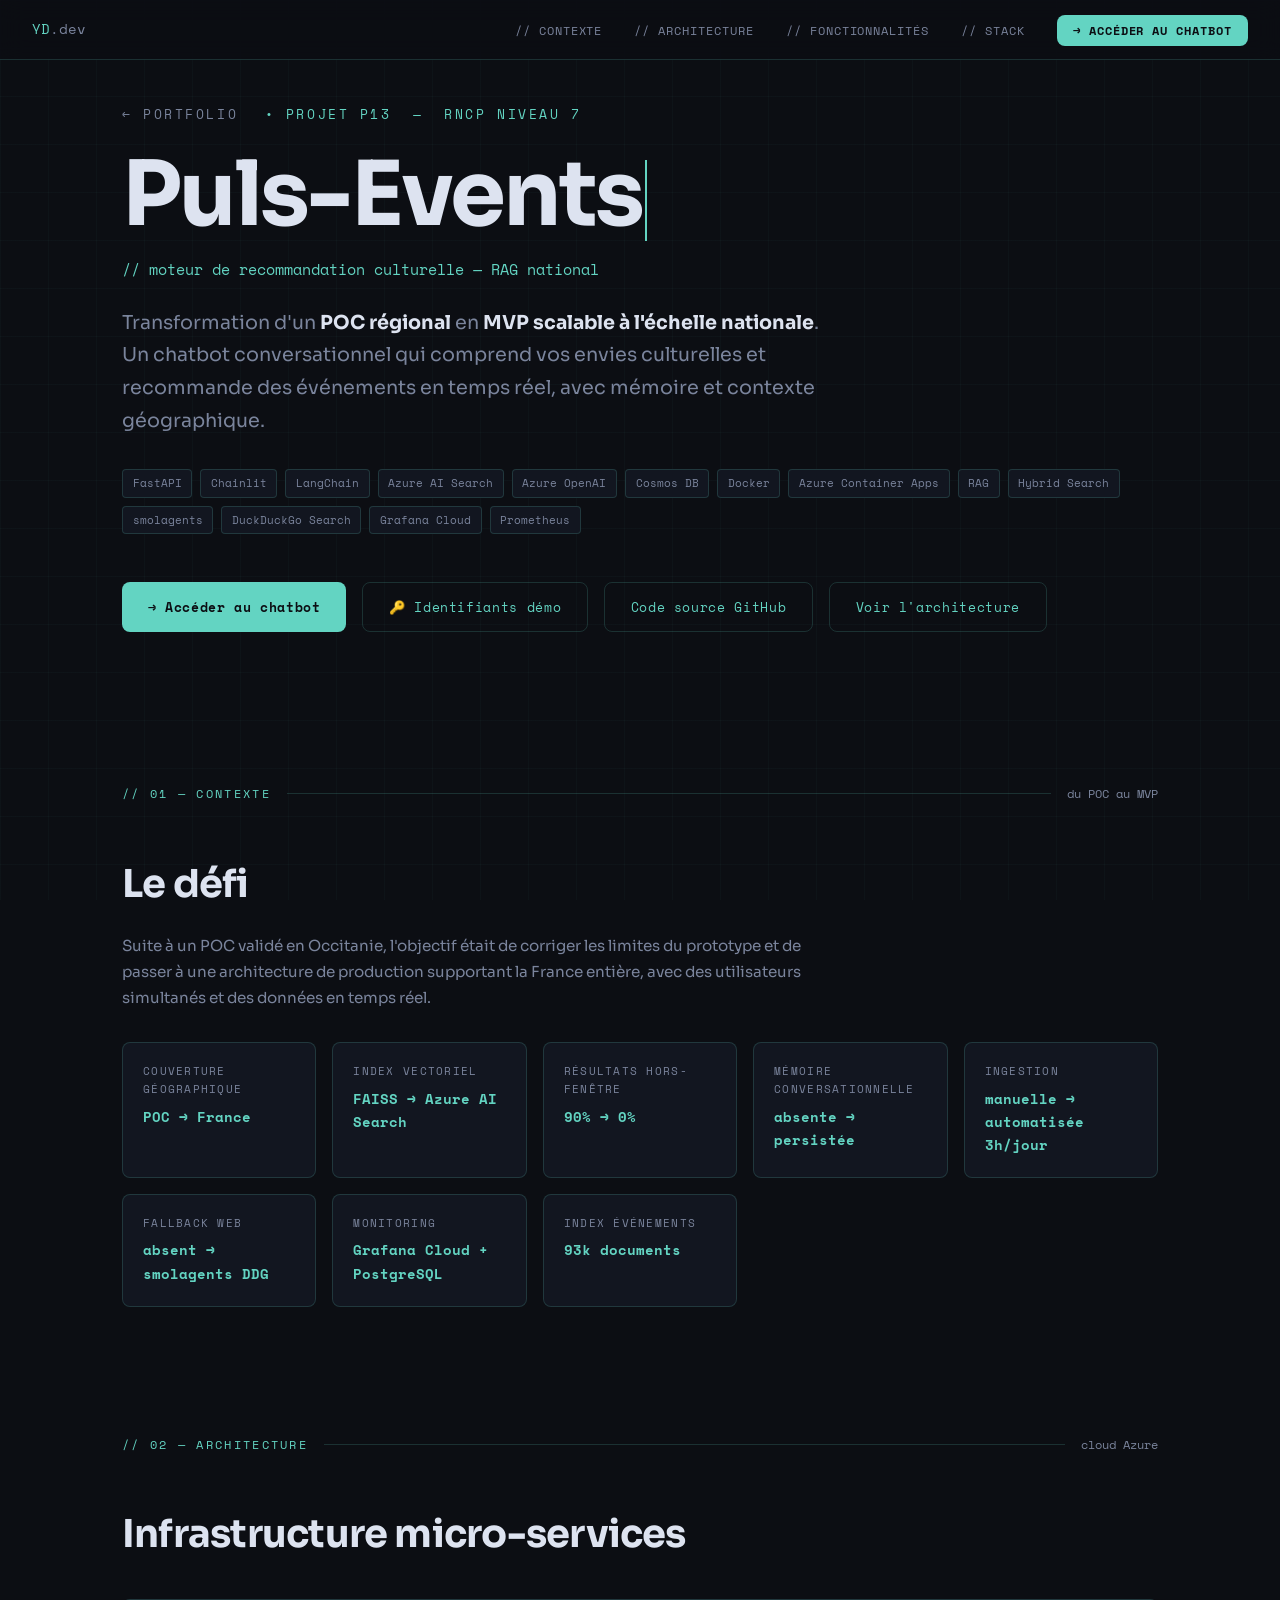
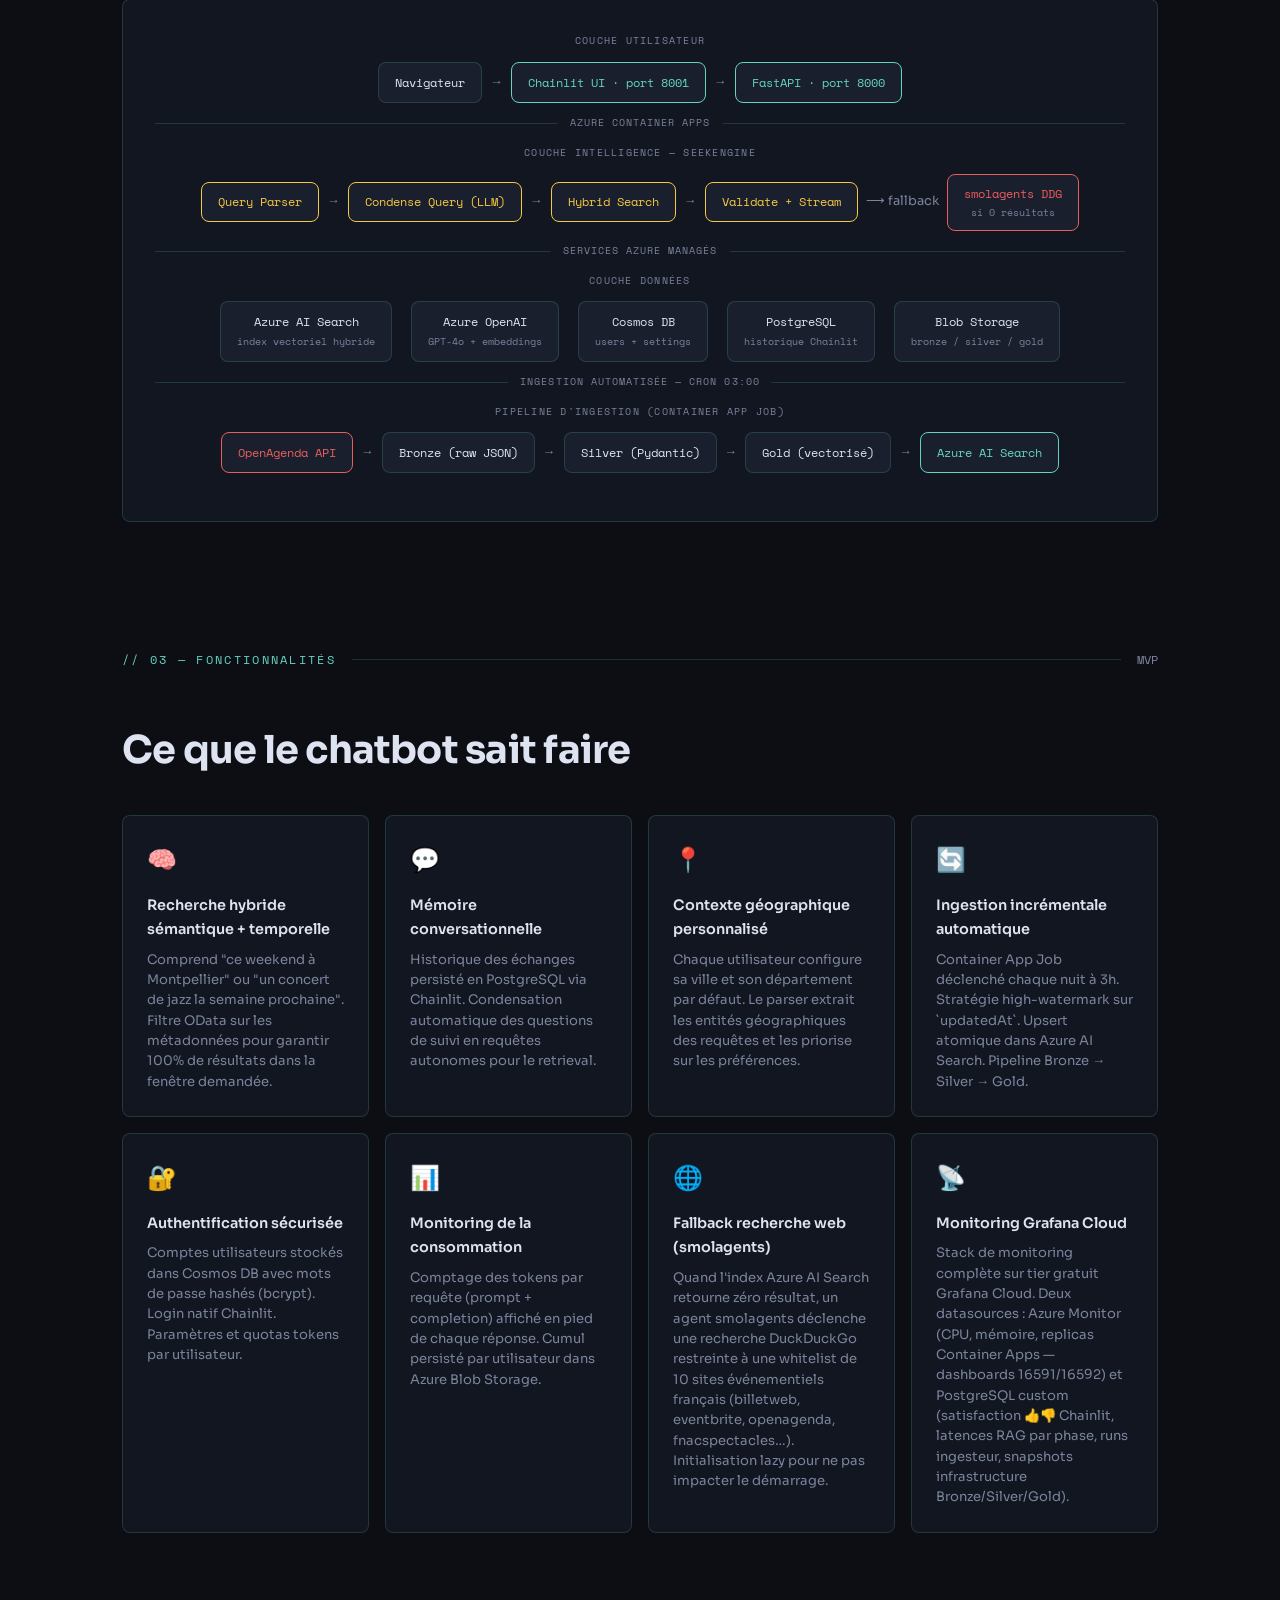
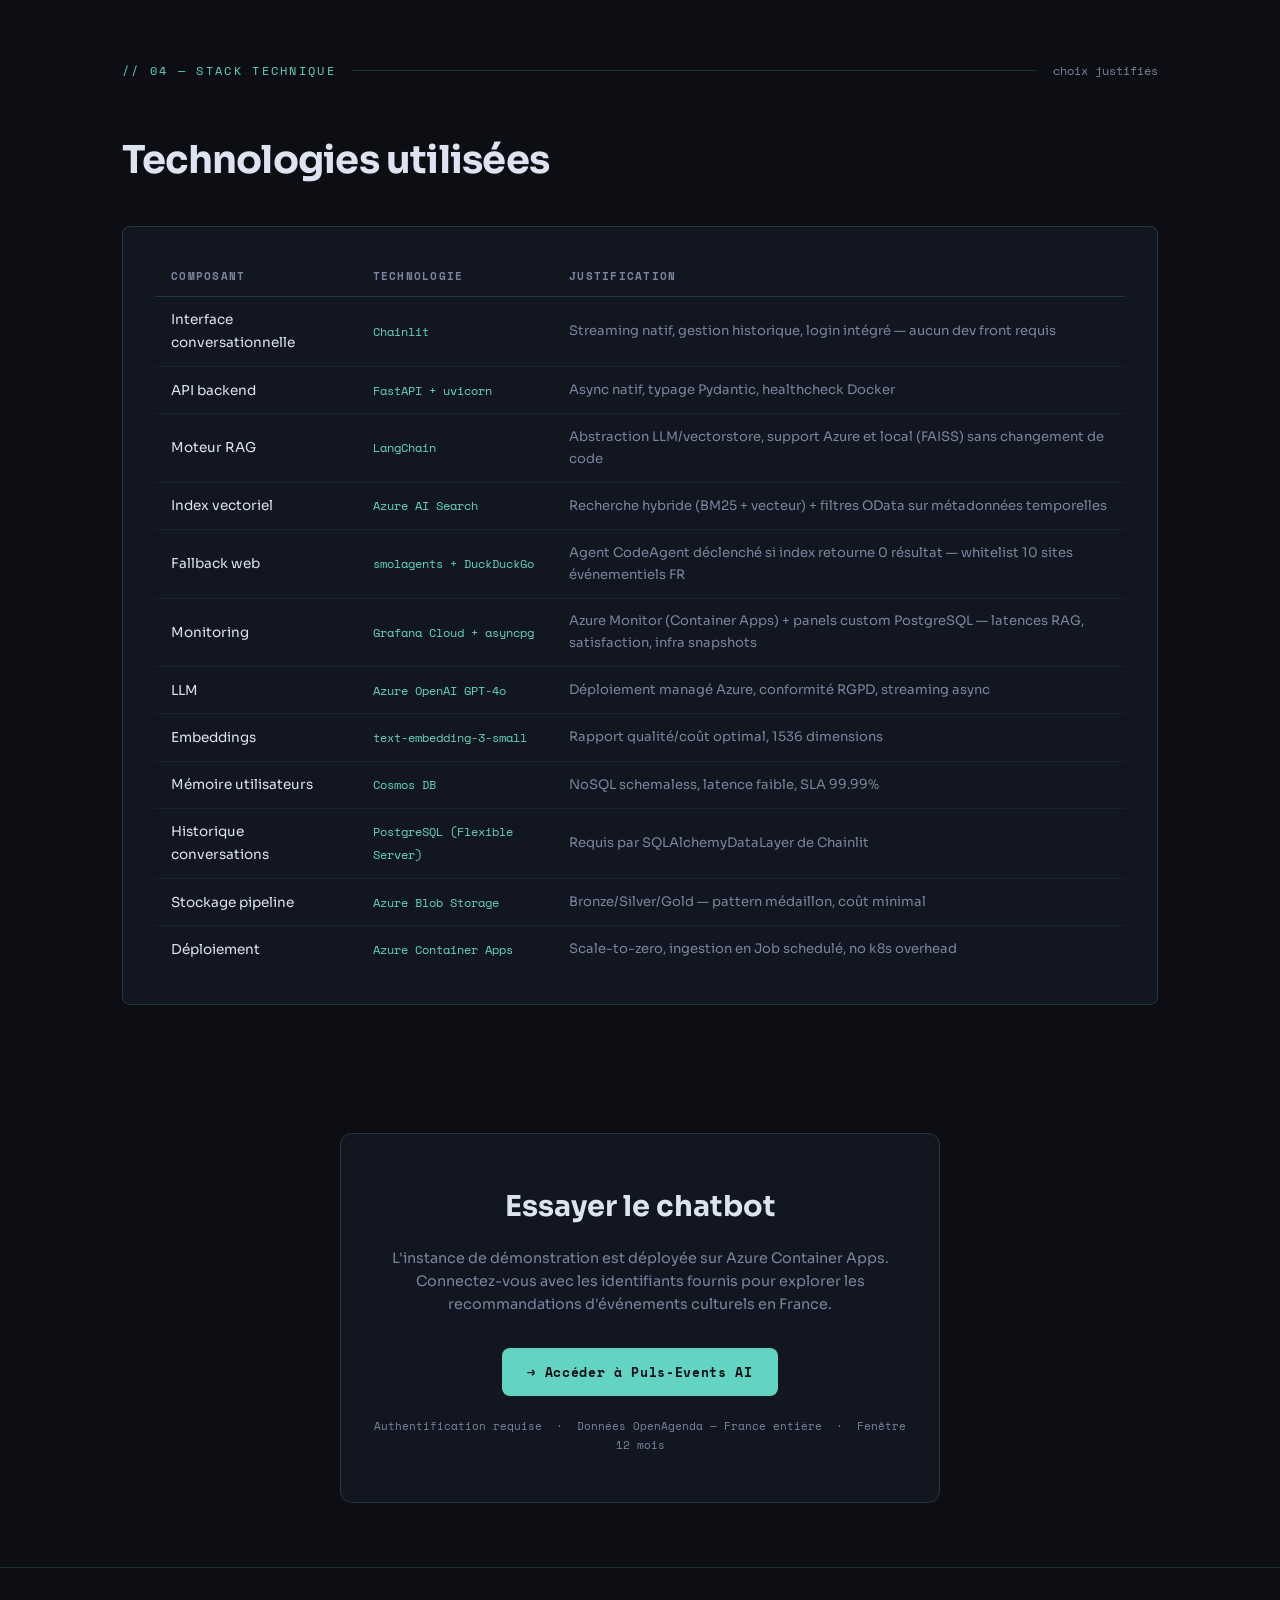
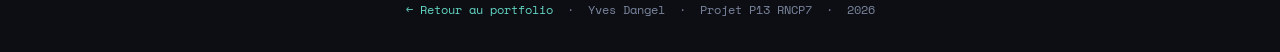
==== commit bbd15849: "change mood" ====
--- a/puls-events.html
+++ b/puls-events.html
@@ -64,6 +64,10 @@
     <span class="badge">Azure Container Apps</span>
     <span class="badge">RAG</span>
     <span class="badge">Hybrid Search</span>
+    <span class="badge">smolagents</span>
+    <span class="badge">DuckDuckGo Search</span>
+    <span class="badge">Grafana Cloud</span>
+    <span class="badge">Prometheus</span>
   </div>
   <div class="hero-cta">
     <a class="btn btn-primary" href="https://pulsevents-ui.happycoast-9fcef733.francecentral.azurecontainerapps.io/" target="_blank">→ Accéder au chatbot</a>
@@ -108,8 +112,16 @@
       <div class="ctx-value accent">manuelle → automatisée 3h/jour</div>
     </div>
     <div class="ctx-card">
-      <div class="ctx-label">Authentification</div>
-      <div class="ctx-value accent">aucune → Cosmos DB</div>
+      <div class="ctx-label">Fallback web</div>
+      <div class="ctx-value accent">absent → smolagents DDG</div>
+    </div>
+    <div class="ctx-card">
+      <div class="ctx-label">Monitoring</div>
+      <div class="ctx-value accent">Grafana Cloud + PostgreSQL</div>
+    </div>
+    <div class="ctx-card">
+      <div class="ctx-label">Index événements</div>
+      <div class="ctx-value accent">93k documents</div>
     </div>
   </div>
 </section>
@@ -143,9 +155,11 @@
       <div class="arch-arrow">→</div>
       <div class="arch-box warn">Condense Query (LLM)</div>
       <div class="arch-arrow">→</div>
-      <div class="arch-box warn">Hybrid Search</div>
-      <div class="arch-arrow">→</div>
-      <div class="arch-box warn">Validate + Stream</div>
+    <div class="arch-box warn">Hybrid Search</div>
+    <div class="arch-arrow">→</div>
+    <div class="arch-box warn">Validate + Stream</div>
+    <div class="arch-arrow">⟶ fallback</div>
+    <div class="arch-box danger">smolagents DDG<small style="display:block;font-size:0.6rem;color:var(--muted);">si 0 résultats</small></div>
     </div>
 
     <div class="arch-divider" data-label="services Azure managés"></div>
@@ -228,7 +242,17 @@
       <div class="feat-title">Monitoring de la consommation</div>
       <div class="feat-desc">Comptage des tokens par requête (prompt + completion) affiché en pied de chaque réponse. Cumul persisté par utilisateur dans Azure Blob Storage.</div>
     </div>
-
+    <div class="feat-card reveal">
+      <div class="feat-icon">🌐</div>
+      <div class="feat-title">Fallback recherche web (smolagents)</div>
+      <div class="feat-desc">Quand l'index Azure AI Search retourne zéro résultat, un agent smolagents déclenche une recherche DuckDuckGo restreinte à une whitelist de 10 sites événementiels français (billetweb, eventbrite, openagenda, fnacspectacles…). Initialisation lazy pour ne pas impacter le démarrage.</div>
+    </div>
+
+    <div class="feat-card reveal">
+      <div class="feat-icon">📡</div>
+      <div class="feat-title">Monitoring Grafana Cloud</div>
+      <div class="feat-desc">Stack de monitoring complète sur tier gratuit Grafana Cloud. Deux datasources : Azure Monitor (CPU, mémoire, replicas Container Apps — dashboards 16591/16592) et PostgreSQL custom (satisfaction 👍👎 Chainlit, latences RAG par phase, runs ingesteur, snapshots infrastructure Bronze/Silver/Gold).</div>
+    </div>
   </div>
 </section>
 
@@ -271,6 +295,16 @@
           <td>Index vectoriel</td>
           <td><span class="stack-component">Azure AI Search</span></td>
           <td style="color:var(--muted);font-size:0.82rem;">Recherche hybride (BM25 + vecteur) + filtres OData sur métadonnées temporelles</td>
+        </tr>
+        <tr>
+          <td>Fallback web</td>
+          <td><span class="stack-component">smolagents + DuckDuckGo</span></td>
+          <td style="color:var(--muted);font-size:0.82rem;">Agent CodeAgent déclenché si index retourne 0 résultat — whitelist 10 sites événementiels FR</td>
+        </tr>
+        <tr>
+          <td>Monitoring</td>
+          <td><span class="stack-component">Grafana Cloud + asyncpg</span></td>
+          <td style="color:var(--muted);font-size:0.82rem;">Azure Monitor (Container Apps) + panels custom PostgreSQL — latences RAG, satisfaction, infra snapshots</td>
         </tr>
         <tr>
           <td>LLM</td>
--- a/style.css
+++ b/style.css
@@ -153,7 +153,7 @@
 /* ── 5. Hero ───────────────────────────────────────────── */
 
 #hero {
-  min-height: 100vh;
+  min-height: 80vh;
   display: flex;
   flex-direction: column;
   justify-content: center;
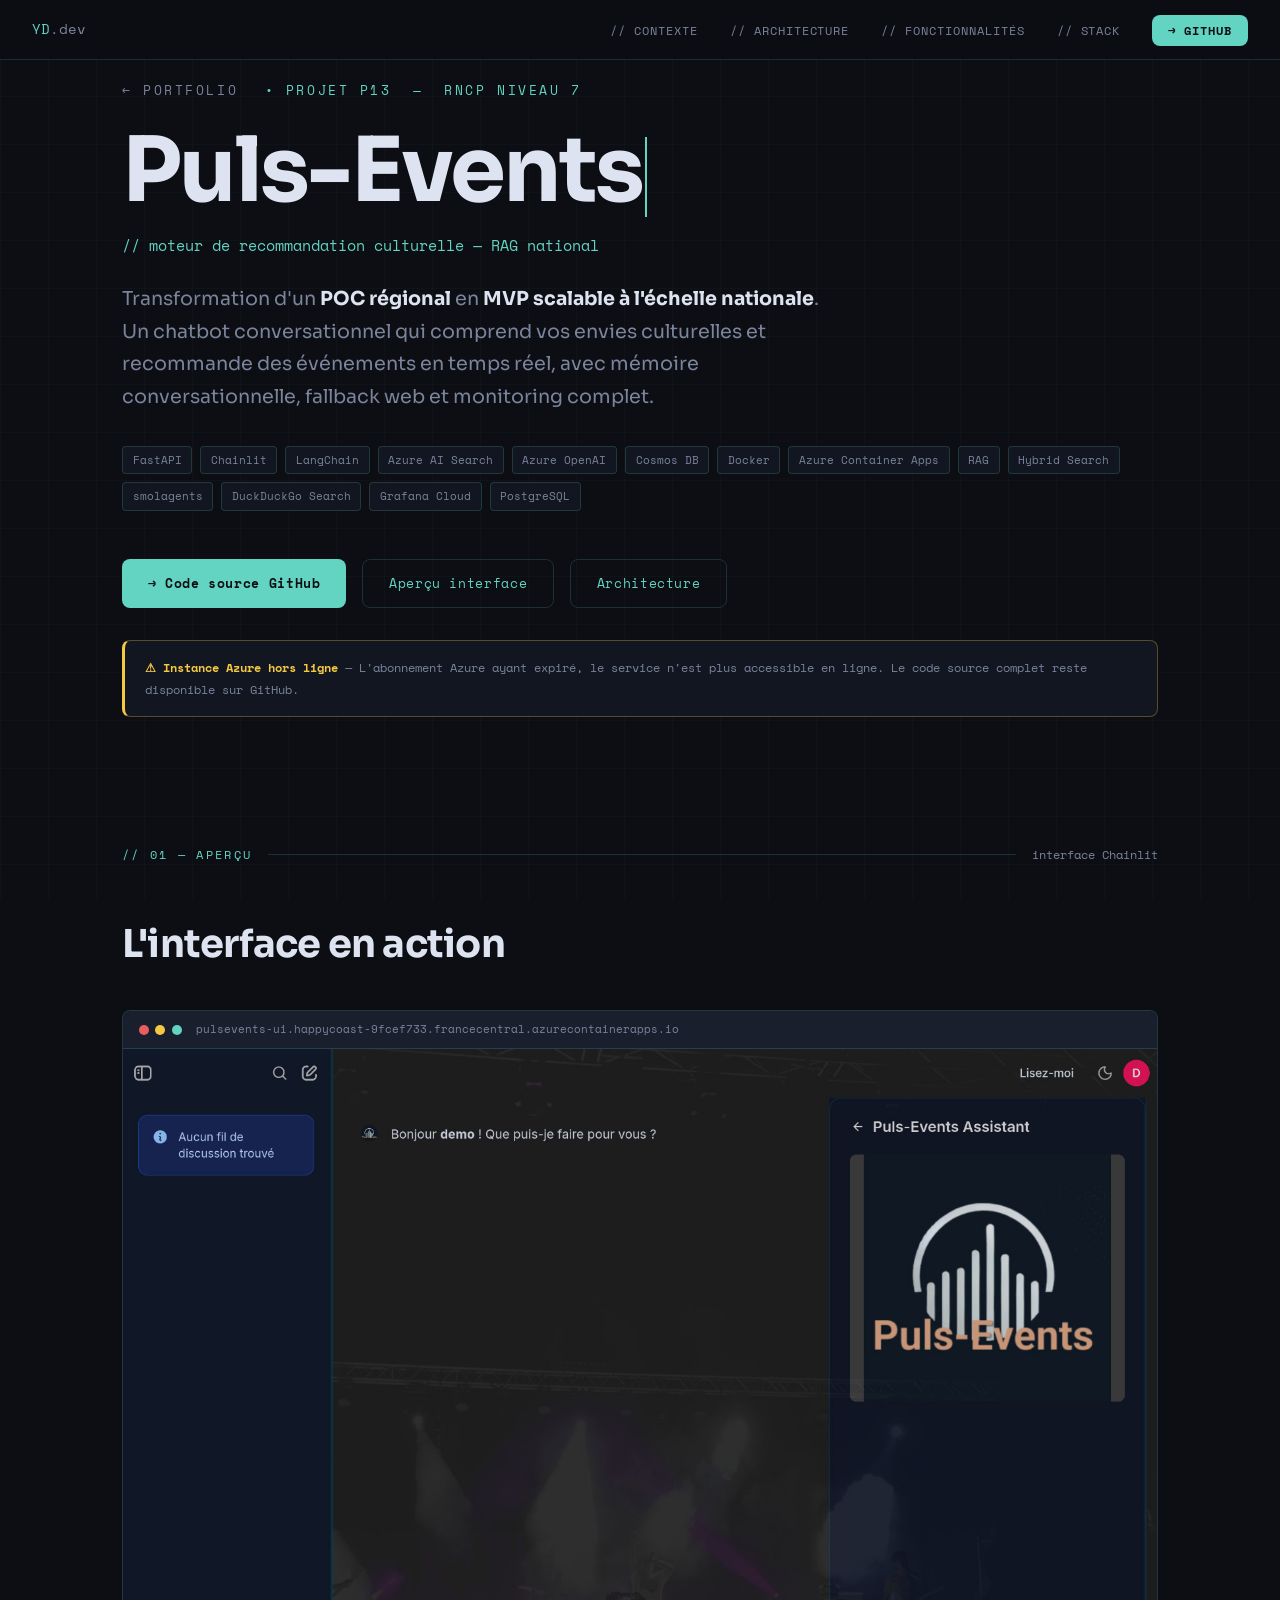
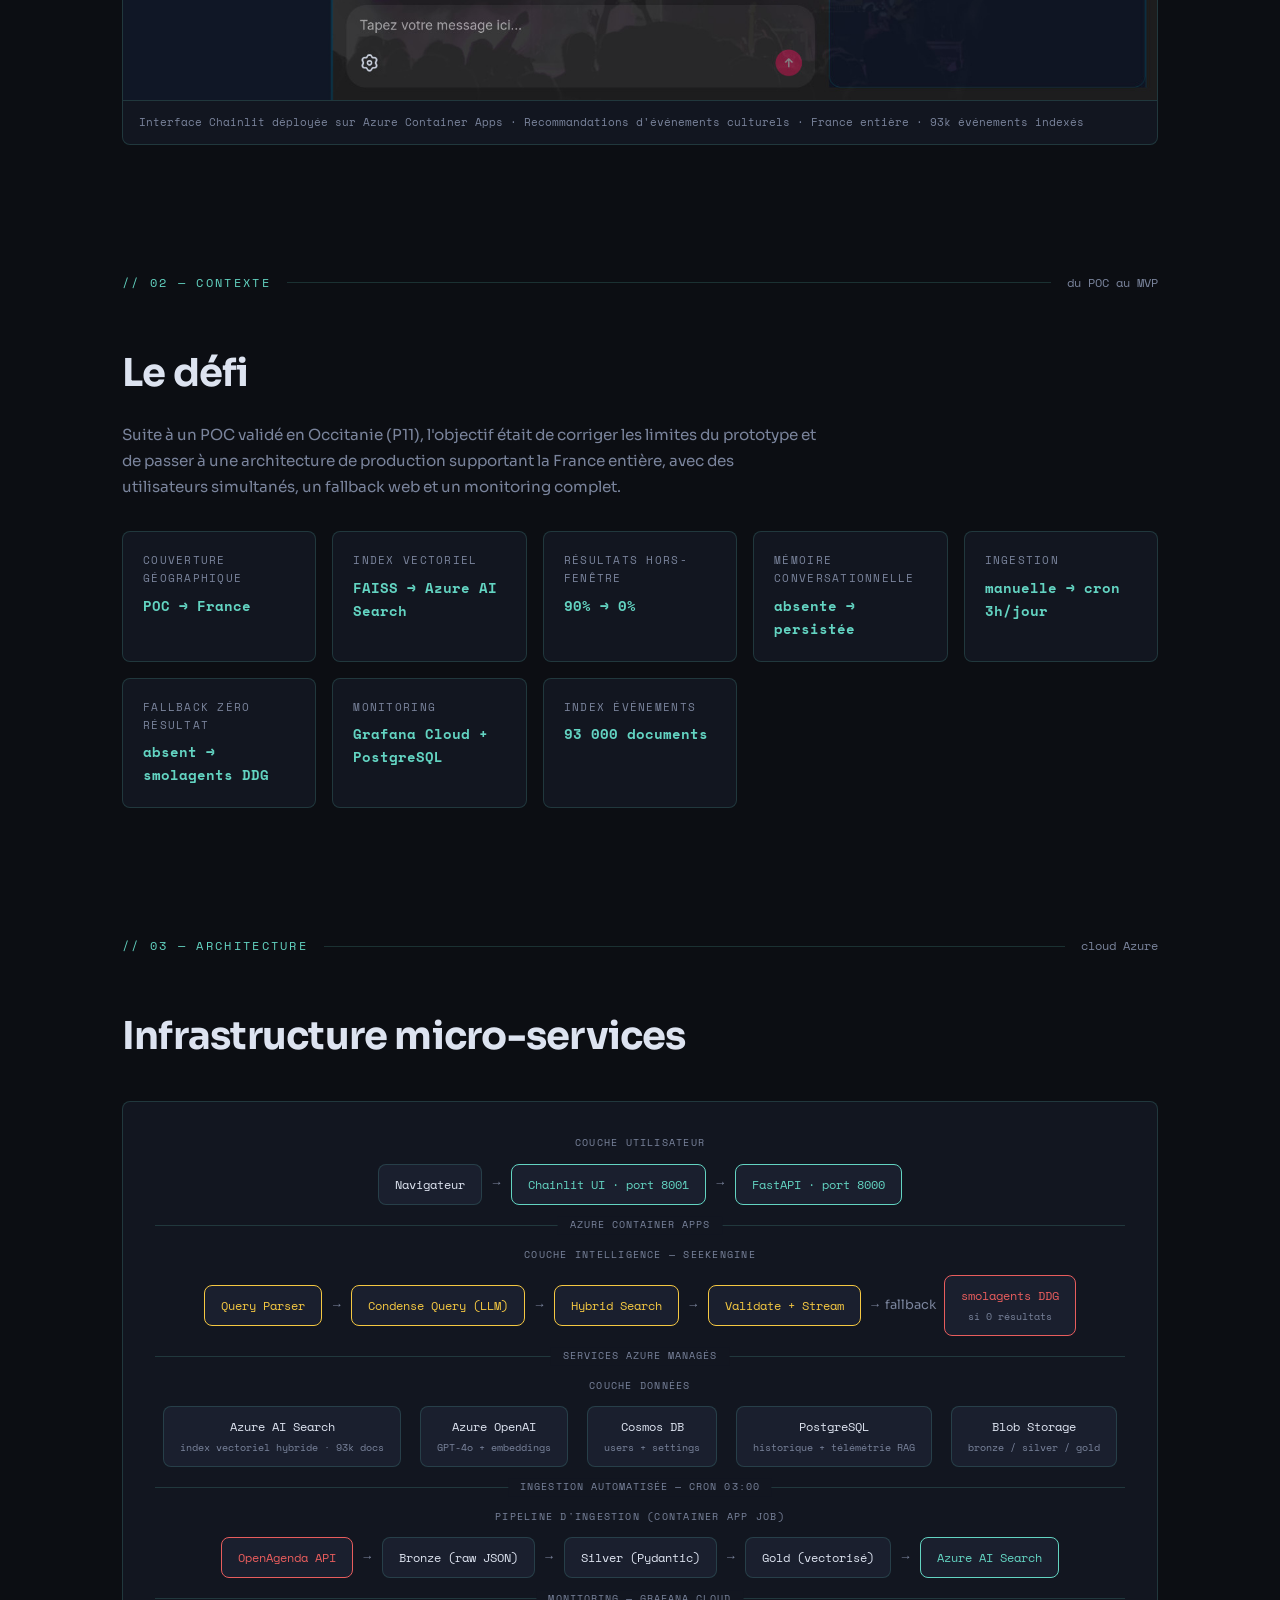
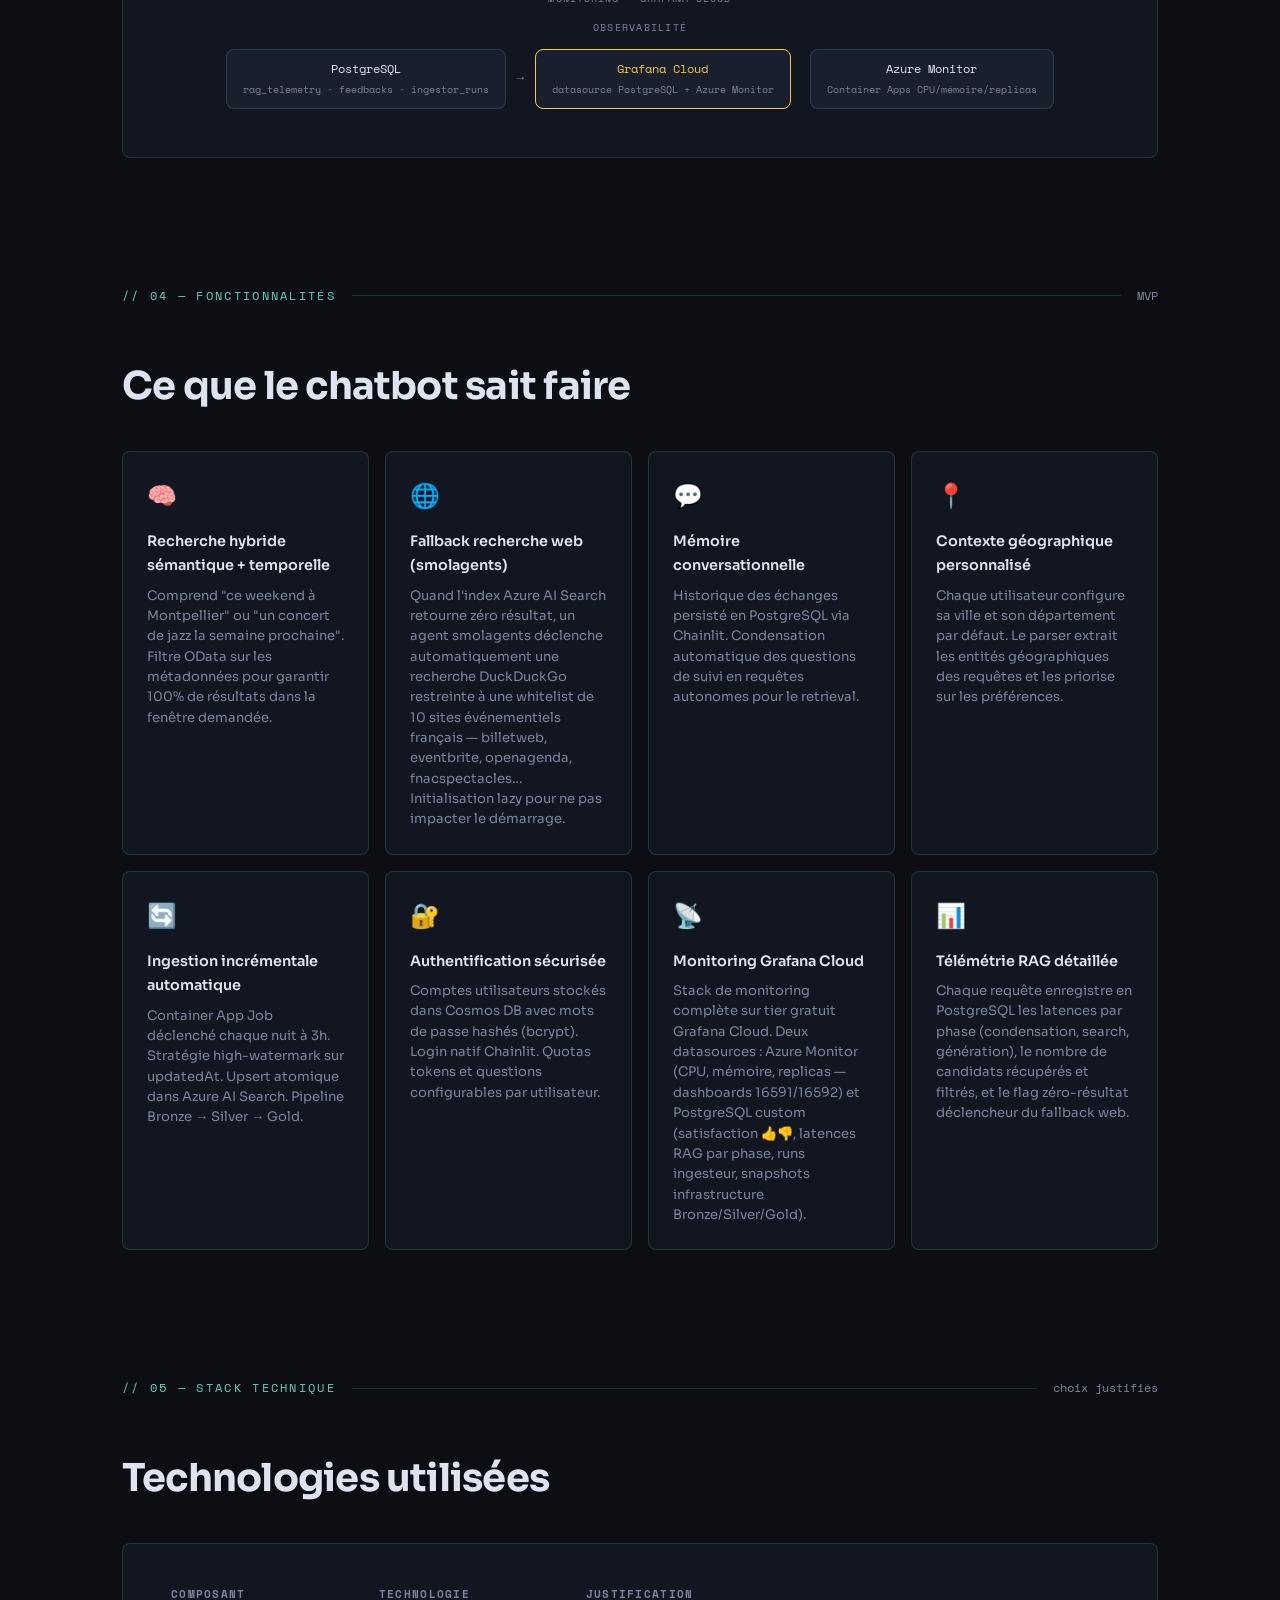
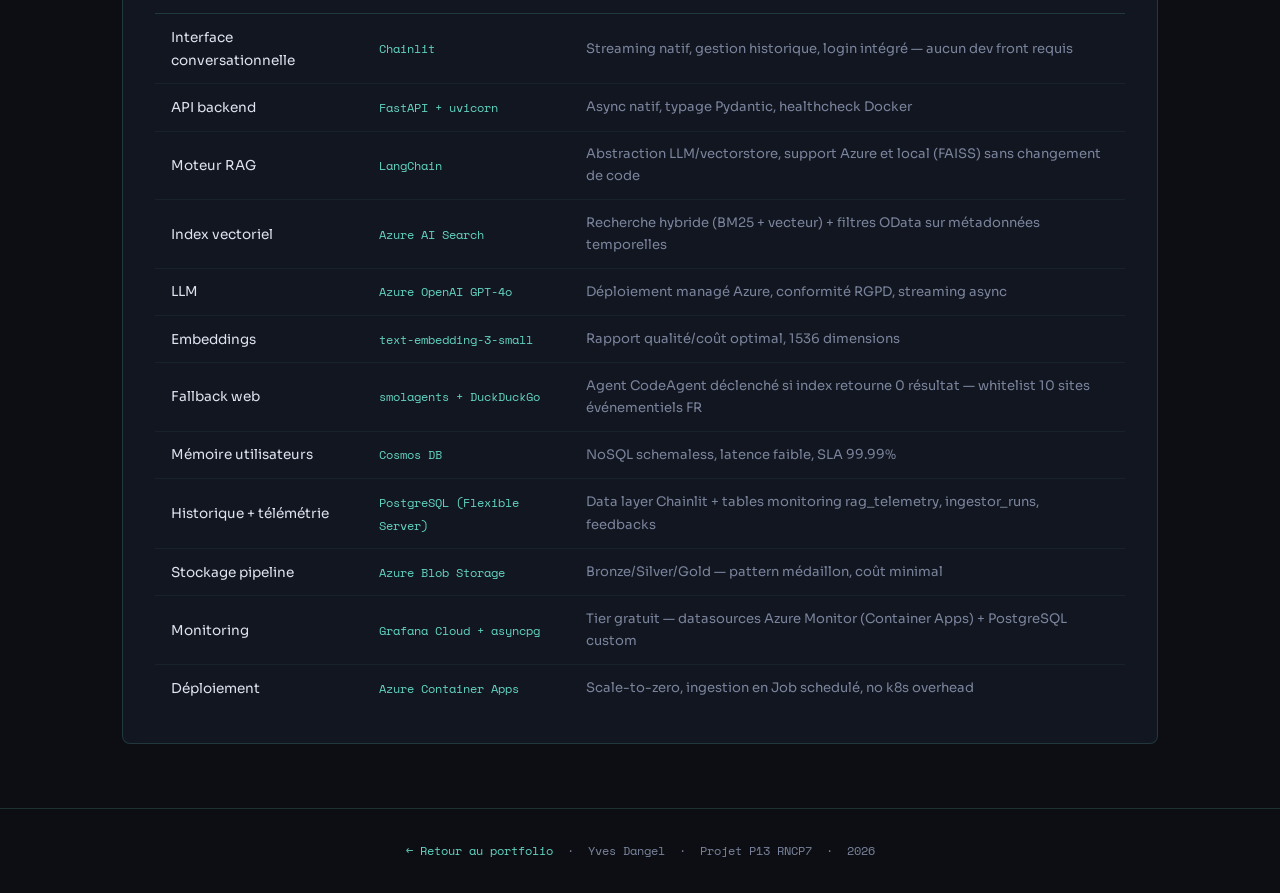
==== commit 3229a40a: "remove Azure" ====
--- a/puls-events.html
+++ b/puls-events.html
@@ -16,17 +16,65 @@
   .arch-box.accent { border-color: var(--accent);  color: var(--accent); }
   .arch-box.warn   { border-color: var(--accent3); color: var(--accent3); }
   .arch-box.danger { border-color: var(--accent2); color: var(--accent2); }
-  .arch-arrow     { font-size: 0.8rem; color: var(--muted); }
-  .arch-divider   { height: 1px; background: var(--border); margin: 1.25rem 0; position: relative; }
+  .arch-arrow      { font-size: 0.8rem; color: var(--muted); }
+  .arch-divider    { height: 1px; background: var(--border); margin: 1.25rem 0; position: relative; }
   .arch-divider::after { content: attr(data-label); position: absolute; left: 50%; top: 50%; transform: translate(-50%, -50%); background: var(--bg2); padding: 0 0.75rem; font-family: var(--mono); font-size: 0.65rem; color: var(--muted); letter-spacing: 0.1em; text-transform: uppercase; }
 
-  #demo      { text-align: center; }
-  .demo-box  { background: var(--bg2); border: 1px solid var(--border); border-radius: 12px; padding: 3rem 2rem; max-width: 600px; margin: 0 auto; }
-  .demo-title { font-size: 1.8rem; font-weight: 700; margin-bottom: 1rem; }
-  .demo-desc  { color: var(--muted); font-size: 0.9rem; margin-bottom: 2rem; line-height: 1.6; }
-  .demo-note  { margin-top: 1.25rem; font-family: var(--mono); font-size: 0.7rem; color: var(--muted); }
+  /* Screenshot showcase */
+  .screenshot-container {
+    background: var(--bg2);
+    border: 1px solid var(--border);
+    border-radius: var(--radius);
+    overflow: hidden;
+  }
+  .screenshot-bar {
+    background: var(--bg3);
+    padding: 0.6rem 1rem;
+    display: flex;
+    align-items: center;
+    gap: 0.4rem;
+    border-bottom: 1px solid var(--border);
+  }
+  .screenshot-dot {
+    width: 10px; height: 10px; border-radius: 50%;
+  }
+  .screenshot-dot.r { background: #e85d5d; }
+  .screenshot-dot.y { background: #f5c842; }
+  .screenshot-dot.g { background: #63d4c2; }
+  .screenshot-url {
+    flex: 1;
+    font-family: var(--mono);
+    font-size: 0.68rem;
+    color: var(--muted);
+    margin-left: 0.5rem;
+  }
+  .screenshot-container img {
+    width: 100%;
+    display: block;
+    opacity: 0.92;
+  }
+  .screenshot-caption {
+    padding: 0.75rem 1rem;
+    font-family: var(--mono);
+    font-size: 0.68rem;
+    color: var(--muted);
+    border-top: 1px solid var(--border);
+  }
+
+  /* Offline notice */
+  .offline-notice {
+    background: var(--bg2);
+    border: 1px solid rgba(245,200,66,0.3);
+    border-left: 3px solid var(--accent3);
+    border-radius: var(--radius);
+    padding: 1rem 1.25rem;
+    font-family: var(--mono);
+    font-size: 0.78rem;
+    color: var(--muted);
+    margin-top: 2rem;
+  }
+  .offline-notice strong { color: var(--accent3); }
 </style>
-
 </head>
 <body>
 
@@ -38,7 +86,7 @@
     <li><a href="#architecture">// architecture</a></li>
     <li><a href="#features">// fonctionnalités</a></li>
     <li><a href="#stack">// stack</a></li>
-    <li><a href="https://pulsevents-ui.happycoast-9fcef733.francecentral.azurecontainerapps.io/" target="_blank" class="nav-cta">→ Accéder au chatbot</a></li>
+    <li><a href="https://github.com/day811/OCDE-P13" target="_blank" class="nav-cta">→ GitHub</a></li>
   </ul>
 </nav>
 
@@ -51,7 +99,7 @@
   <h1>Puls-Events<span class="blink"></span></h1>
   <p class="hero-sub">// moteur de recommandation culturelle — RAG national</p>
   <p class="hero-tagline">
-    Transformation d'un <strong>POC régional</strong> en <strong>MVP scalable à l'échelle nationale</strong>. Un chatbot conversationnel qui comprend vos envies culturelles et recommande des événements en temps réel, avec mémoire et contexte géographique.
+    Transformation d'un <strong>POC régional</strong> en <strong>MVP scalable à l'échelle nationale</strong>. Un chatbot conversationnel qui comprend vos envies culturelles et recommande des événements en temps réel, avec mémoire conversationnelle, fallback web et monitoring complet.
   </p>
   <div class="hero-badges">
     <span class="badge">FastAPI</span>
@@ -67,13 +115,40 @@
     <span class="badge">smolagents</span>
     <span class="badge">DuckDuckGo Search</span>
     <span class="badge">Grafana Cloud</span>
-    <span class="badge">Prometheus</span>
+    <span class="badge">PostgreSQL</span>
   </div>
   <div class="hero-cta">
-    <a class="btn btn-primary" href="https://pulsevents-ui.happycoast-9fcef733.francecentral.azurecontainerapps.io/" target="_blank">→ Accéder au chatbot</a>
-    <a class="btn btn-outline" onclick="toggleCreds()" style="cursor:pointer;">🔑 Identifiants démo</a>
-    <a class="btn btn-outline" href="https://github.com/day811/OCDE-P13" target="_blank">Code source GitHub</a>
-    <a class="btn btn-outline" href="#architecture">Voir l'architecture</a>
+    <a class="btn btn-primary" href="https://github.com/day811/OCDE-P13" target="_blank">→ Code source GitHub</a>
+    <a class="btn btn-outline" href="#apercu">Aperçu interface</a>
+    <a class="btn btn-outline" href="#architecture">Architecture</a>
+  </div>
+
+  <div class="offline-notice reveal">
+    <strong>⚠ Instance Azure hors ligne</strong> — L'abonnement Azure ayant expiré, le service n'est plus accessible en ligne. Le code source complet reste disponible sur GitHub.
+  </div>
+</section>
+
+
+<!-- APERÇU INTERFACE -->
+<section id="apercu">
+  <div class="section-header reveal">
+    <span class="section-tag">// 01 — aperçu</span>
+    <div class="section-line"></div>
+    <span class="section-num">interface Chainlit</span>
+  </div>
+  <h2 class="reveal" style="margin-bottom:2rem;">L'interface en action</h2>
+
+  <div class="screenshot-container reveal">
+    <div class="screenshot-bar">
+      <span class="screenshot-dot r"></span>
+      <span class="screenshot-dot y"></span>
+      <span class="screenshot-dot g"></span>
+      <span class="screenshot-url">pulsevents-ui.happycoast-9fcef733.francecentral.azurecontainerapps.io</span>
+    </div>
+    <img src="chainlit.jpg" alt="Interface Puls-Events AI — chatbot de recommandation culturelle Chainlit" />
+    <div class="screenshot-caption">
+      Interface Chainlit déployée sur Azure Container Apps · Recommandations d'événements culturels · France entière · 93k événements indexés
+    </div>
   </div>
 </section>
 
@@ -81,13 +156,13 @@
 <!-- CONTEXTE -->
 <section id="contexte">
   <div class="section-header reveal">
-    <span class="section-tag">// 01 — contexte</span>
+    <span class="section-tag">// 02 — contexte</span>
     <div class="section-line"></div>
     <span class="section-num">du POC au MVP</span>
   </div>
   <h2 class="reveal" style="margin-bottom:1rem;">Le défi</h2>
   <p class="reveal" style="color:var(--muted);max-width:700px;font-size:0.95rem;">
-    Suite à un POC validé en Occitanie, l'objectif était de corriger les limites du prototype et de passer à une architecture de production supportant la France entière, avec des utilisateurs simultanés et des données en temps réel.
+    Suite à un POC validé en Occitanie (P11), l'objectif était de corriger les limites du prototype et de passer à une architecture de production supportant la France entière, avec des utilisateurs simultanés, un fallback web et un monitoring complet.
   </p>
 
   <div class="context-grid reveal">
@@ -109,10 +184,10 @@
     </div>
     <div class="ctx-card">
       <div class="ctx-label">Ingestion</div>
-      <div class="ctx-value accent">manuelle → automatisée 3h/jour</div>
-    </div>
-    <div class="ctx-card">
-      <div class="ctx-label">Fallback web</div>
+      <div class="ctx-value accent">manuelle → cron 3h/jour</div>
+    </div>
+    <div class="ctx-card">
+      <div class="ctx-label">Fallback zéro résultat</div>
       <div class="ctx-value accent">absent → smolagents DDG</div>
     </div>
     <div class="ctx-card">
@@ -121,7 +196,7 @@
     </div>
     <div class="ctx-card">
       <div class="ctx-label">Index événements</div>
-      <div class="ctx-value accent">93k documents</div>
+      <div class="ctx-value accent">93 000 documents</div>
     </div>
   </div>
 </section>
@@ -130,7 +205,7 @@
 <!-- ARCHITECTURE -->
 <section id="architecture">
   <div class="section-header reveal">
-    <span class="section-tag">// 02 — architecture</span>
+    <span class="section-tag">// 03 — architecture</span>
     <div class="section-line"></div>
     <span class="section-num">cloud Azure</span>
   </div>
@@ -155,24 +230,24 @@
       <div class="arch-arrow">→</div>
       <div class="arch-box warn">Condense Query (LLM)</div>
       <div class="arch-arrow">→</div>
-    <div class="arch-box warn">Hybrid Search</div>
-    <div class="arch-arrow">→</div>
-    <div class="arch-box warn">Validate + Stream</div>
-    <div class="arch-arrow">⟶ fallback</div>
-    <div class="arch-box danger">smolagents DDG<small style="display:block;font-size:0.6rem;color:var(--muted);">si 0 résultats</small></div>
+      <div class="arch-box warn">Hybrid Search</div>
+      <div class="arch-arrow">→</div>
+      <div class="arch-box warn">Validate + Stream</div>
+      <div class="arch-arrow">→ fallback</div>
+      <div class="arch-box danger">smolagents DDG<br><small style="color:var(--muted);font-size:0.6rem;">si 0 résultats</small></div>
     </div>
 
     <div class="arch-divider" data-label="services Azure managés"></div>
 
     <div class="arch-label">couche données</div>
     <div class="arch-row">
-      <div class="arch-box">Azure AI Search<br><small style="color:var(--muted);font-size:0.6rem;">index vectoriel hybride</small></div>
+      <div class="arch-box">Azure AI Search<br><small style="color:var(--muted);font-size:0.6rem;">index vectoriel hybride · 93k docs</small></div>
       <div class="arch-arrow">&nbsp;</div>
       <div class="arch-box">Azure OpenAI<br><small style="color:var(--muted);font-size:0.6rem;">GPT-4o + embeddings</small></div>
       <div class="arch-arrow">&nbsp;</div>
       <div class="arch-box">Cosmos DB<br><small style="color:var(--muted);font-size:0.6rem;">users + settings</small></div>
       <div class="arch-arrow">&nbsp;</div>
-      <div class="arch-box">PostgreSQL<br><small style="color:var(--muted);font-size:0.6rem;">historique Chainlit</small></div>
+      <div class="arch-box">PostgreSQL<br><small style="color:var(--muted);font-size:0.6rem;">historique + télémétrie RAG</small></div>
       <div class="arch-arrow">&nbsp;</div>
       <div class="arch-box">Blob Storage<br><small style="color:var(--muted);font-size:0.6rem;">bronze / silver / gold</small></div>
     </div>
@@ -192,14 +267,25 @@
       <div class="arch-box accent">Azure AI Search</div>
     </div>
 
-  </div>
-</section>
-
-
-<!-- FEATURES -->
+    <div class="arch-divider" data-label="monitoring — Grafana Cloud"></div>
+
+    <div class="arch-label">observabilité</div>
+    <div class="arch-row">
+      <div class="arch-box">PostgreSQL<br><small style="color:var(--muted);font-size:0.6rem;">rag_telemetry · feedbacks · ingestor_runs</small></div>
+      <div class="arch-arrow">→</div>
+      <div class="arch-box warn">Grafana Cloud<br><small style="color:var(--muted);font-size:0.6rem;">datasource PostgreSQL + Azure Monitor</small></div>
+      <div class="arch-arrow">&nbsp;</div>
+      <div class="arch-box">Azure Monitor<br><small style="color:var(--muted);font-size:0.6rem;">Container Apps CPU/mémoire/replicas</small></div>
+    </div>
+
+  </div>
+</section>
+
+
+<!-- FONCTIONNALITÉS -->
 <section id="features">
   <div class="section-header reveal">
-    <span class="section-tag">// 03 — fonctionnalités</span>
+    <span class="section-tag">// 04 — fonctionnalités</span>
     <div class="section-line"></div>
     <span class="section-num">MVP</span>
   </div>
@@ -214,6 +300,12 @@
     </div>
 
     <div class="feat-card reveal">
+      <div class="feat-icon">🌐</div>
+      <div class="feat-title">Fallback recherche web (smolagents)</div>
+      <div class="feat-desc">Quand l'index Azure AI Search retourne zéro résultat, un agent smolagents déclenche automatiquement une recherche DuckDuckGo restreinte à une whitelist de 10 sites événementiels français — billetweb, eventbrite, openagenda, fnacspectacles… Initialisation lazy pour ne pas impacter le démarrage.</div>
+    </div>
+
+    <div class="feat-card reveal">
       <div class="feat-icon">💬</div>
       <div class="feat-title">Mémoire conversationnelle</div>
       <div class="feat-desc">Historique des échanges persisté en PostgreSQL via Chainlit. Condensation automatique des questions de suivi en requêtes autonomes pour le retrieval.</div>
@@ -228,31 +320,27 @@
     <div class="feat-card reveal">
       <div class="feat-icon">🔄</div>
       <div class="feat-title">Ingestion incrémentale automatique</div>
-      <div class="feat-desc">Container App Job déclenché chaque nuit à 3h. Stratégie high-watermark sur `updatedAt`. Upsert atomique dans Azure AI Search. Pipeline Bronze → Silver → Gold.</div>
+      <div class="feat-desc">Container App Job déclenché chaque nuit à 3h. Stratégie high-watermark sur updatedAt. Upsert atomique dans Azure AI Search. Pipeline Bronze → Silver → Gold.</div>
     </div>
 
     <div class="feat-card reveal">
       <div class="feat-icon">🔐</div>
       <div class="feat-title">Authentification sécurisée</div>
-      <div class="feat-desc">Comptes utilisateurs stockés dans Cosmos DB avec mots de passe hashés (bcrypt). Login natif Chainlit. Paramètres et quotas tokens par utilisateur.</div>
-    </div>
-
-    <div class="feat-card reveal">
-      <div class="feat-icon">📊</div>
-      <div class="feat-title">Monitoring de la consommation</div>
-      <div class="feat-desc">Comptage des tokens par requête (prompt + completion) affiché en pied de chaque réponse. Cumul persisté par utilisateur dans Azure Blob Storage.</div>
-    </div>
-    <div class="feat-card reveal">
-      <div class="feat-icon">🌐</div>
-      <div class="feat-title">Fallback recherche web (smolagents)</div>
-      <div class="feat-desc">Quand l'index Azure AI Search retourne zéro résultat, un agent smolagents déclenche une recherche DuckDuckGo restreinte à une whitelist de 10 sites événementiels français (billetweb, eventbrite, openagenda, fnacspectacles…). Initialisation lazy pour ne pas impacter le démarrage.</div>
+      <div class="feat-desc">Comptes utilisateurs stockés dans Cosmos DB avec mots de passe hashés (bcrypt). Login natif Chainlit. Quotas tokens et questions configurables par utilisateur.</div>
     </div>
 
     <div class="feat-card reveal">
       <div class="feat-icon">📡</div>
       <div class="feat-title">Monitoring Grafana Cloud</div>
-      <div class="feat-desc">Stack de monitoring complète sur tier gratuit Grafana Cloud. Deux datasources : Azure Monitor (CPU, mémoire, replicas Container Apps — dashboards 16591/16592) et PostgreSQL custom (satisfaction 👍👎 Chainlit, latences RAG par phase, runs ingesteur, snapshots infrastructure Bronze/Silver/Gold).</div>
-    </div>
+      <div class="feat-desc">Stack de monitoring complète sur tier gratuit Grafana Cloud. Deux datasources : Azure Monitor (CPU, mémoire, replicas — dashboards 16591/16592) et PostgreSQL custom (satisfaction 👍👎, latences RAG par phase, runs ingesteur, snapshots infrastructure Bronze/Silver/Gold).</div>
+    </div>
+
+    <div class="feat-card reveal">
+      <div class="feat-icon">📊</div>
+      <div class="feat-title">Télémétrie RAG détaillée</div>
+      <div class="feat-desc">Chaque requête enregistre en PostgreSQL les latences par phase (condensation, search, génération), le nombre de candidats récupérés et filtrés, et le flag zéro-résultat déclencheur du fallback web.</div>
+    </div>
+
   </div>
 </section>
 
@@ -260,7 +348,7 @@
 <!-- STACK -->
 <section id="stack">
   <div class="section-header reveal">
-    <span class="section-tag">// 04 — stack technique</span>
+    <span class="section-tag">// 05 — stack technique</span>
     <div class="section-line"></div>
     <span class="section-num">choix justifiés</span>
   </div>
@@ -297,34 +385,29 @@
           <td style="color:var(--muted);font-size:0.82rem;">Recherche hybride (BM25 + vecteur) + filtres OData sur métadonnées temporelles</td>
         </tr>
         <tr>
+          <td>LLM</td>
+          <td><span class="stack-component">Azure OpenAI GPT-4o</span></td>
+          <td style="color:var(--muted);font-size:0.82rem;">Déploiement managé Azure, conformité RGPD, streaming async</td>
+        </tr>
+        <tr>
+          <td>Embeddings</td>
+          <td><span class="stack-component">text-embedding-3-small</span></td>
+          <td style="color:var(--muted);font-size:0.82rem;">Rapport qualité/coût optimal, 1536 dimensions</td>
+        </tr>
+        <tr>
           <td>Fallback web</td>
           <td><span class="stack-component">smolagents + DuckDuckGo</span></td>
           <td style="color:var(--muted);font-size:0.82rem;">Agent CodeAgent déclenché si index retourne 0 résultat — whitelist 10 sites événementiels FR</td>
         </tr>
         <tr>
-          <td>Monitoring</td>
-          <td><span class="stack-component">Grafana Cloud + asyncpg</span></td>
-          <td style="color:var(--muted);font-size:0.82rem;">Azure Monitor (Container Apps) + panels custom PostgreSQL — latences RAG, satisfaction, infra snapshots</td>
-        </tr>
-        <tr>
-          <td>LLM</td>
-          <td><span class="stack-component">Azure OpenAI GPT-4o</span></td>
-          <td style="color:var(--muted);font-size:0.82rem;">Déploiement managé Azure, conformité RGPD, streaming async</td>
-        </tr>
-        <tr>
-          <td>Embeddings</td>
-          <td><span class="stack-component">text-embedding-3-small</span></td>
-          <td style="color:var(--muted);font-size:0.82rem;">Rapport qualité/coût optimal, 1536 dimensions</td>
-        </tr>
-        <tr>
           <td>Mémoire utilisateurs</td>
           <td><span class="stack-component">Cosmos DB</span></td>
           <td style="color:var(--muted);font-size:0.82rem;">NoSQL schemaless, latence faible, SLA 99.99%</td>
         </tr>
         <tr>
-          <td>Historique conversations</td>
+          <td>Historique + télémétrie</td>
           <td><span class="stack-component">PostgreSQL (Flexible Server)</span></td>
-          <td style="color:var(--muted);font-size:0.82rem;">Requis par SQLAlchemyDataLayer de Chainlit</td>
+          <td style="color:var(--muted);font-size:0.82rem;">Data layer Chainlit + tables monitoring rag_telemetry, ingestor_runs, feedbacks</td>
         </tr>
         <tr>
           <td>Stockage pipeline</td>
@@ -332,29 +415,17 @@
           <td style="color:var(--muted);font-size:0.82rem;">Bronze/Silver/Gold — pattern médaillon, coût minimal</td>
         </tr>
         <tr>
+          <td>Monitoring</td>
+          <td><span class="stack-component">Grafana Cloud + asyncpg</span></td>
+          <td style="color:var(--muted);font-size:0.82rem;">Tier gratuit — datasources Azure Monitor (Container Apps) + PostgreSQL custom</td>
+        </tr>
+        <tr>
           <td>Déploiement</td>
           <td><span class="stack-component">Azure Container Apps</span></td>
           <td style="color:var(--muted);font-size:0.82rem;">Scale-to-zero, ingestion en Job schedulé, no k8s overhead</td>
         </tr>
       </tbody>
     </table>
-  </div>
-</section>
-
-
-<!-- CTA DEMO -->
-<section id="demo">
-  <div class="demo-box reveal">
-    <div class="demo-title">Essayer le chatbot</div>
-    <p class="demo-desc">
-      L'instance de démonstration est déployée sur Azure Container Apps. Connectez-vous avec les identifiants fournis pour explorer les recommandations d'événements culturels en France.
-    </p>
-    <a class="btn btn-primary" href="https://pulsevents-ui.happycoast-9fcef733.francecentral.azurecontainerapps.io/" target="_blank" style="display:inline-flex;margin:0 auto;">
-      → Accéder à Puls-Events AI
-    </a>
-    <p class="demo-note" id="creds-hint">
-      Authentification requise &nbsp;·&nbsp; Données OpenAgenda — France entière &nbsp;·&nbsp; Fenêtre 12 mois
-    </p>
   </div>
 </section>
 
@@ -366,33 +437,14 @@
   </p>
 </footer>
 
-<div id="creds-modal" onclick="closeCreds(event)">
-  <div class="creds-box">
-    <h3>🔑 Accès démo</h3>
-    <p class="creds-line">login &nbsp;: <strong>guest</strong></p>
-    <p class="creds-line">pwd &nbsp;&nbsp;: <strong>puls-guest</strong></p>
-    <p class="creds-limit">5 questions · 10 000 tokens / jour</p>
-    <button class="creds-close" onclick="closeCreds()">[ fermer ]</button>
-  </div>
-</div>
-
 <script>
   const observer = new IntersectionObserver((entries) => {
     entries.forEach(e => { if (e.isIntersecting) e.target.classList.add('visible'); });
   }, { threshold: 0.08 });
   document.querySelectorAll('.reveal').forEach(el => observer.observe(el));
-
   document.querySelectorAll('.feat-card').forEach((c, i) => {
     c.style.transitionDelay = (i * 0.07) + 's';
   });
-  function toggleCreds() {
-    document.getElementById('creds-modal').classList.add('open');
-  }
-  function closeCreds(e) {
-    if (!e || e.target === document.getElementById('creds-modal')) {
-      document.getElementById('creds-modal').classList.remove('open');
-    }
-  }
 </script>
 
 </body>
